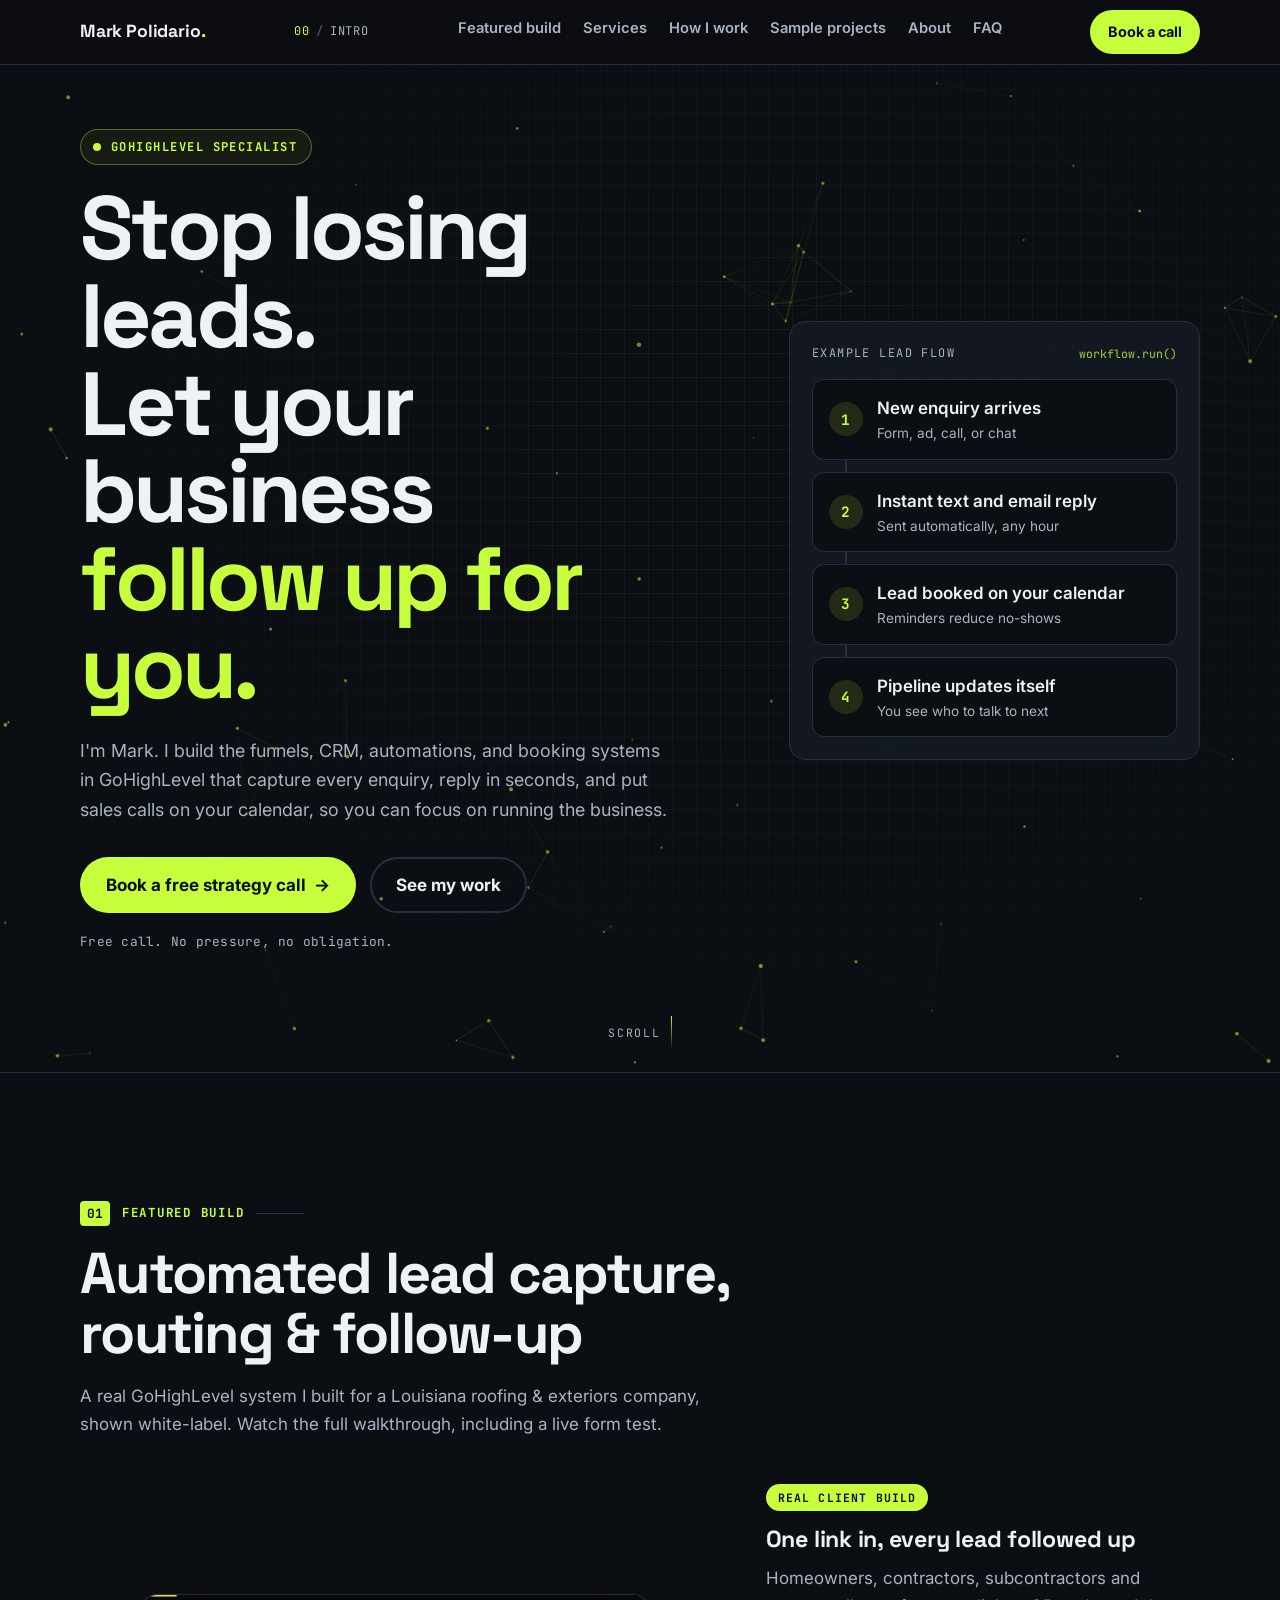
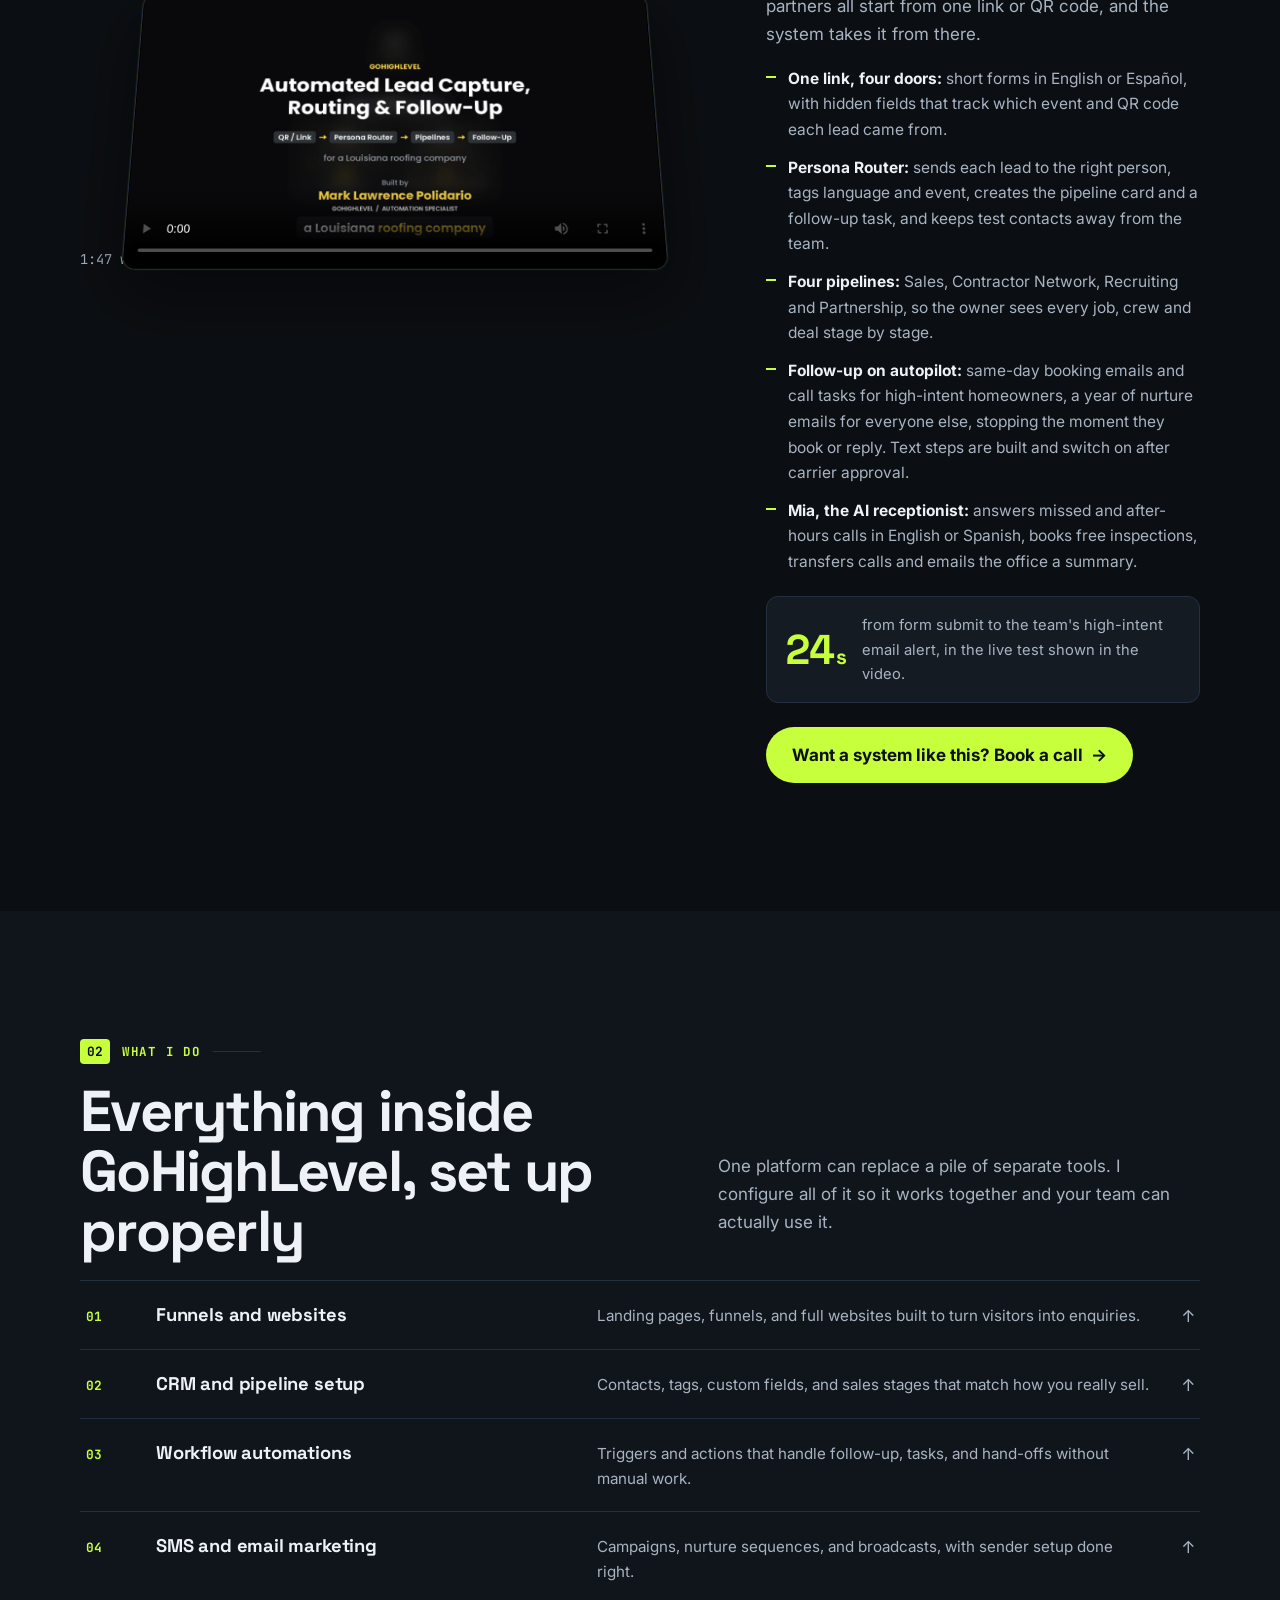
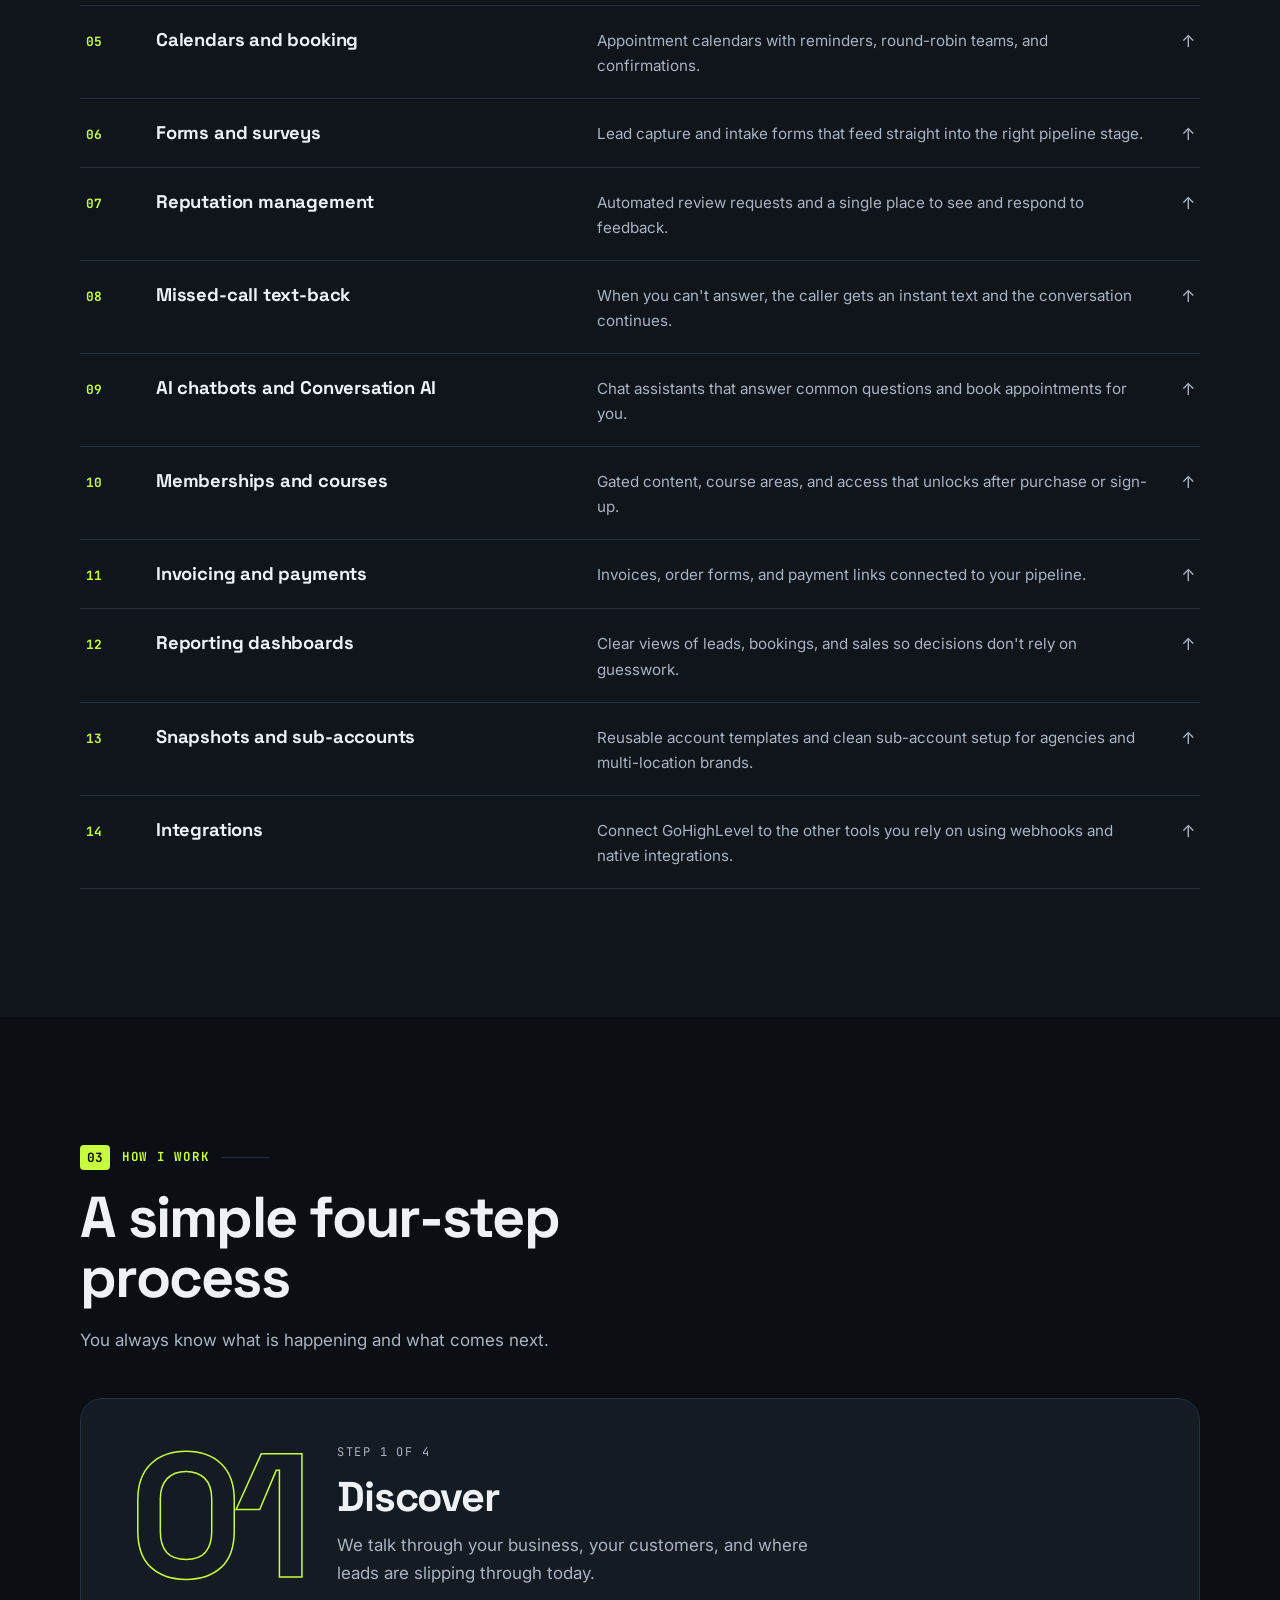
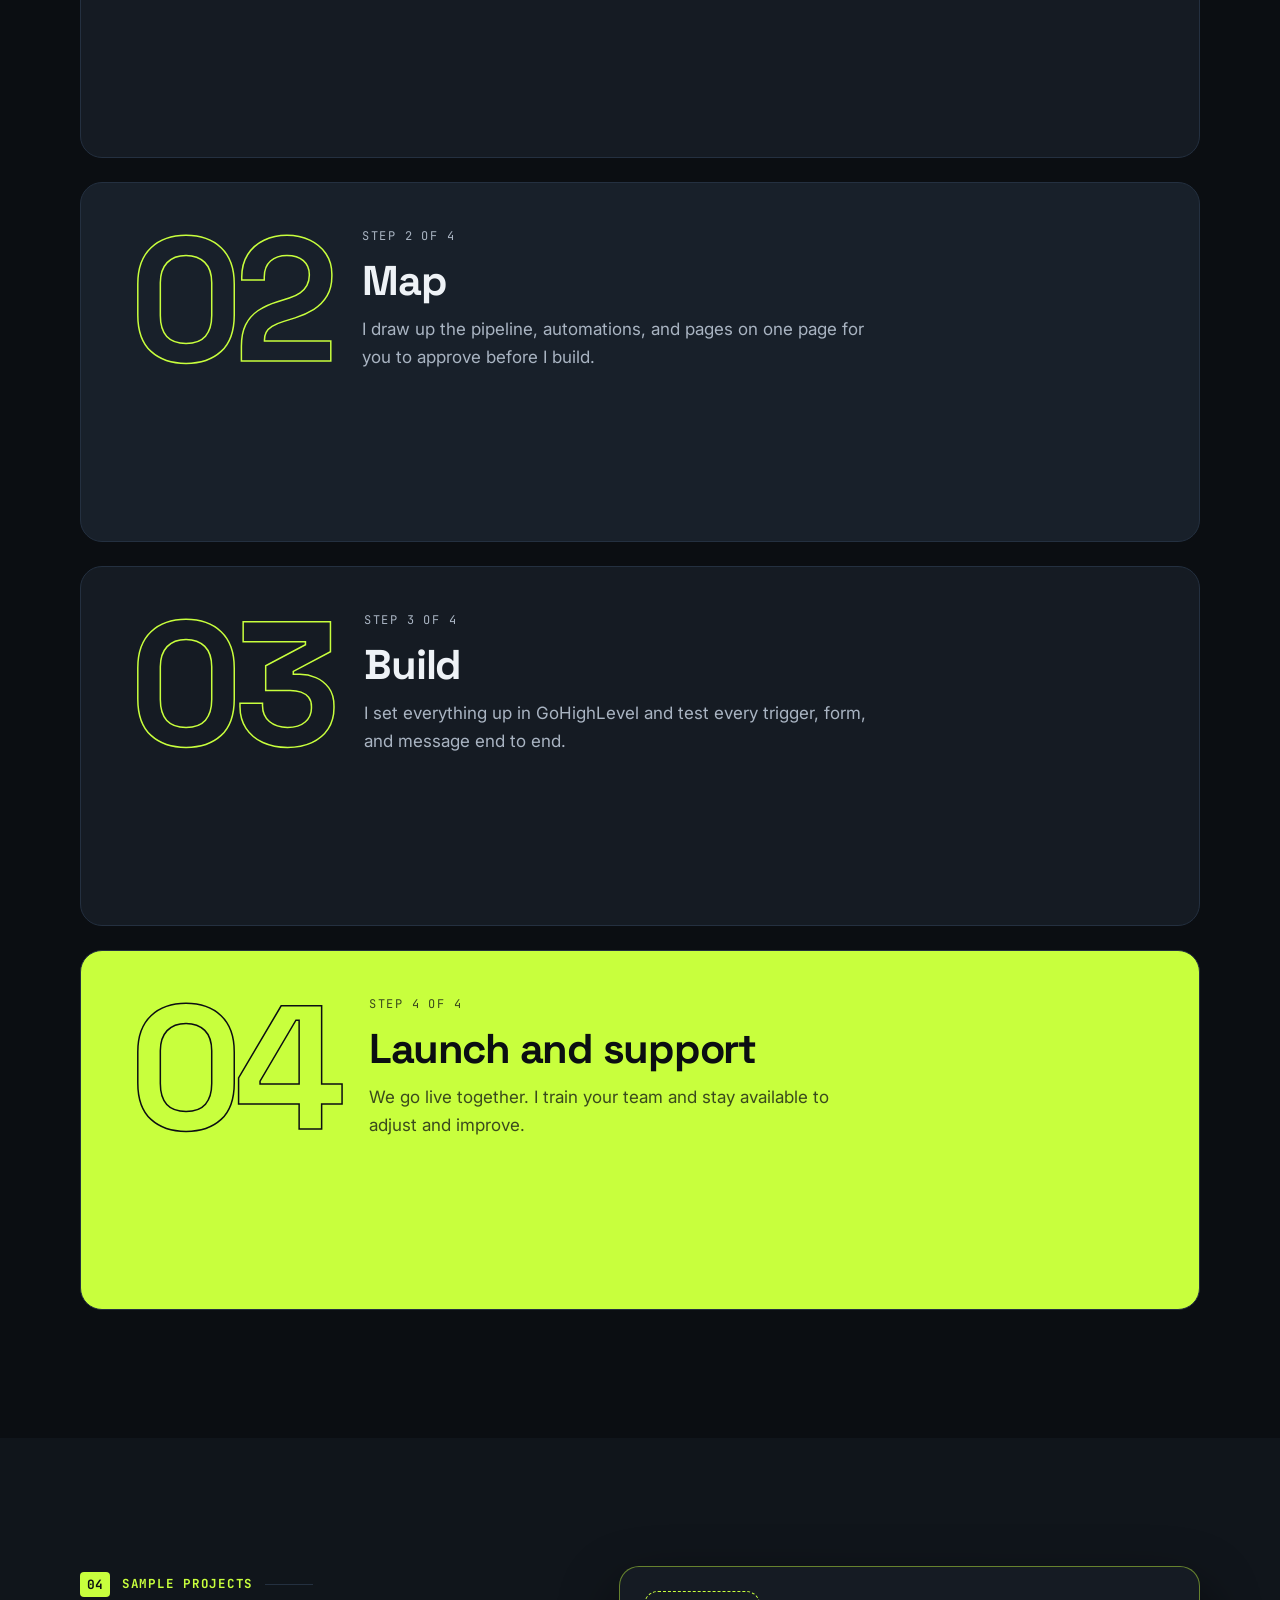
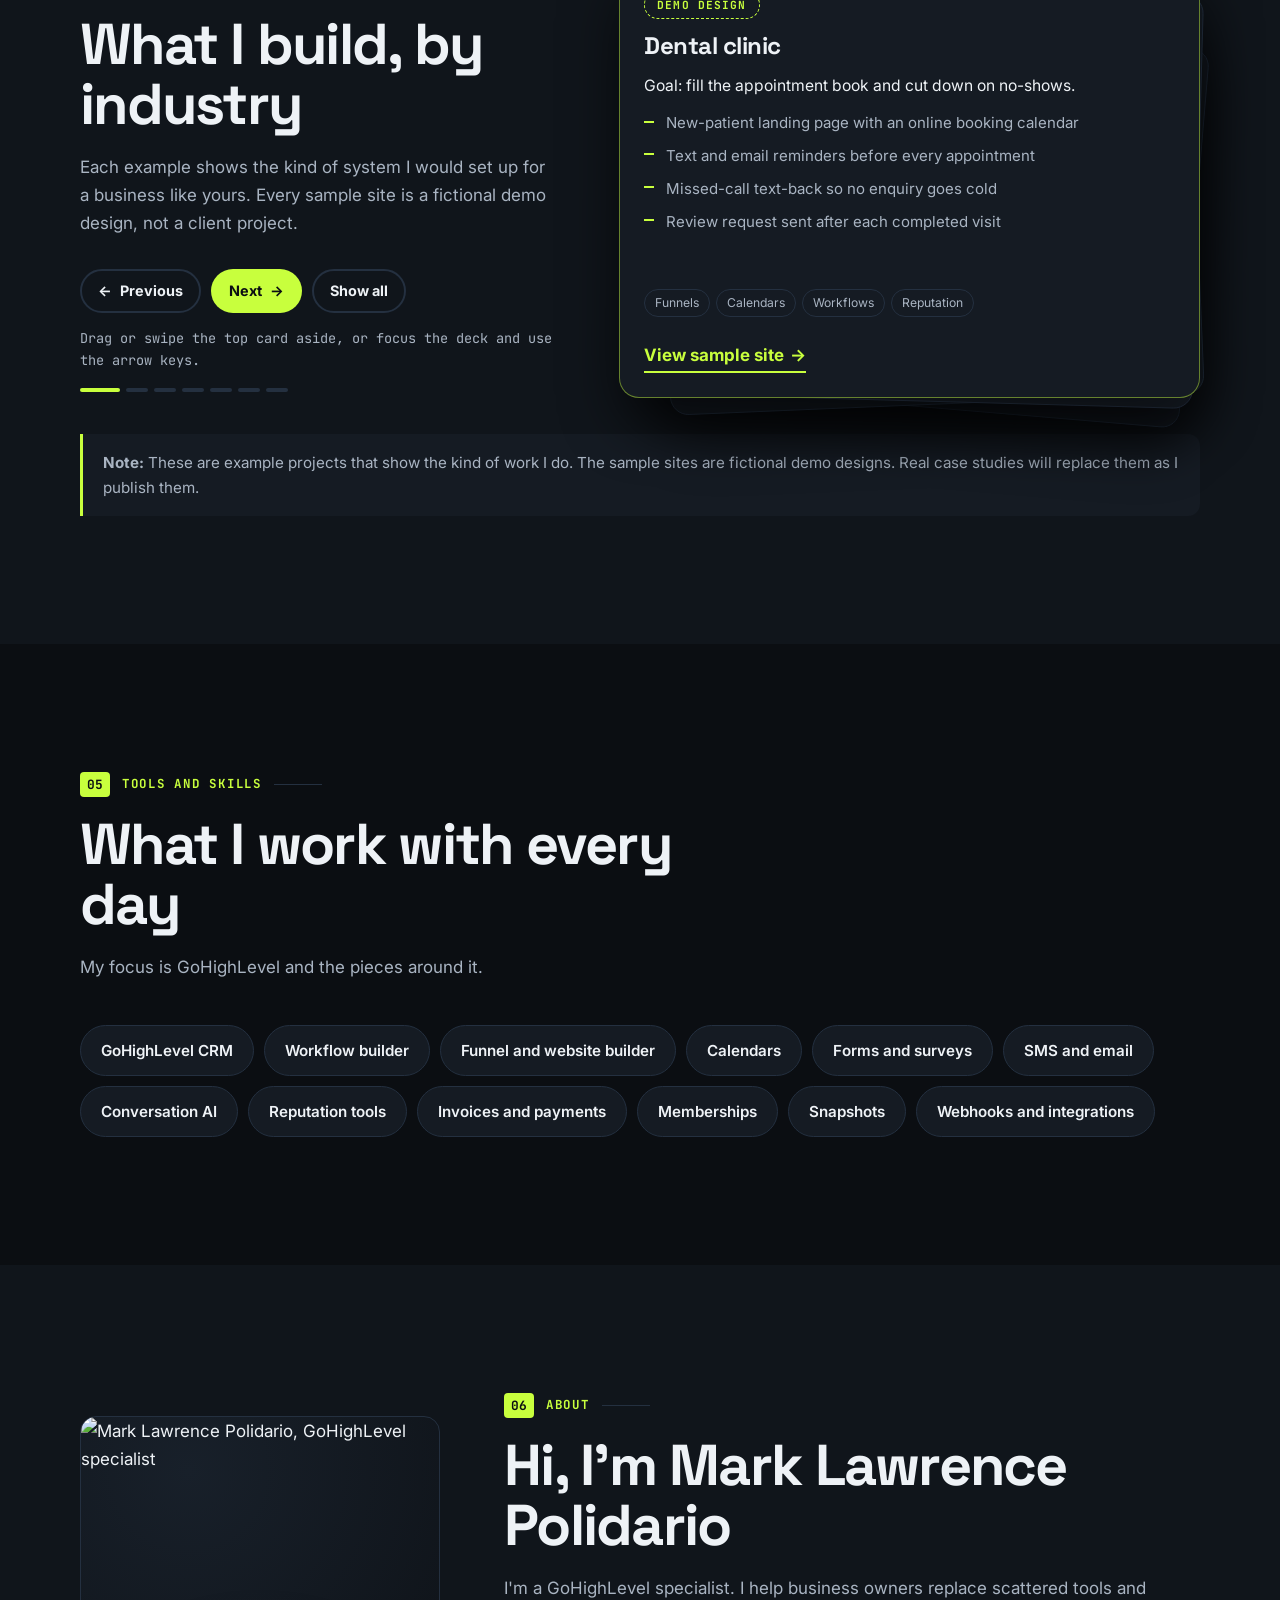
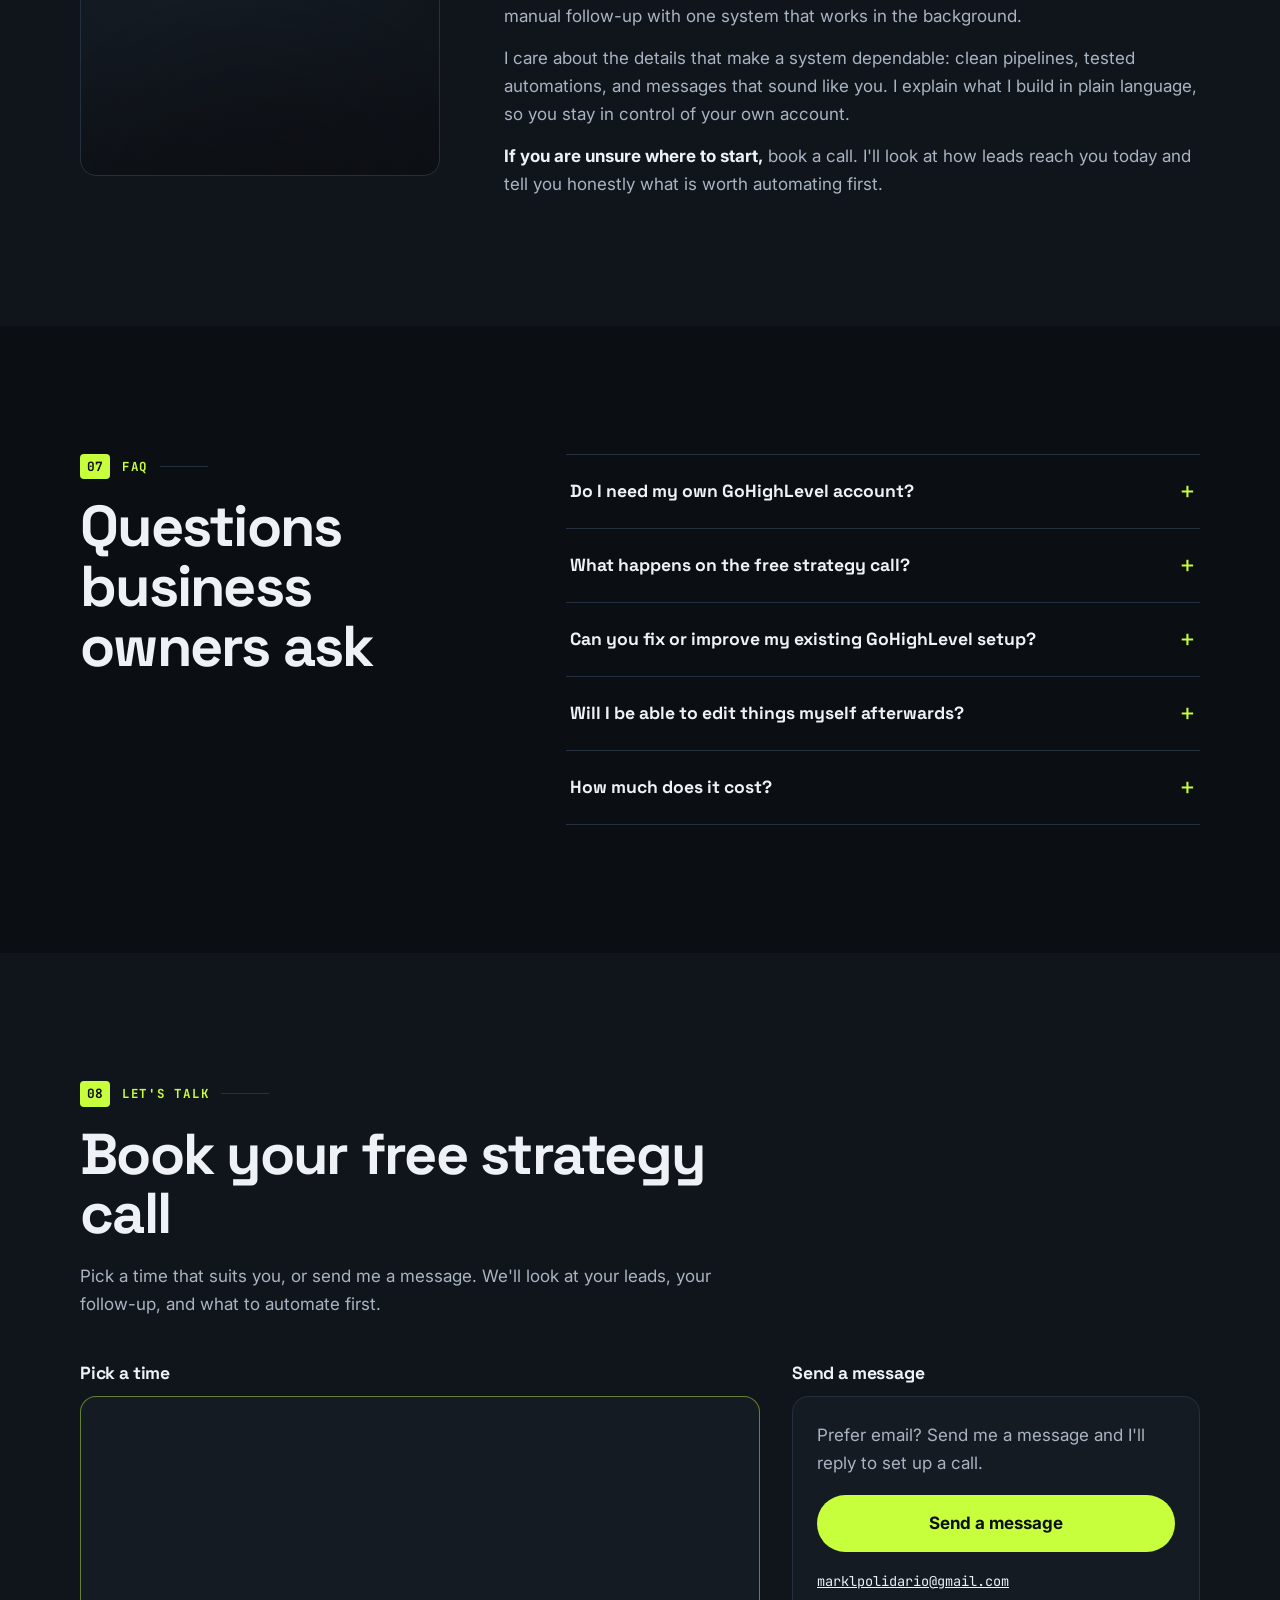
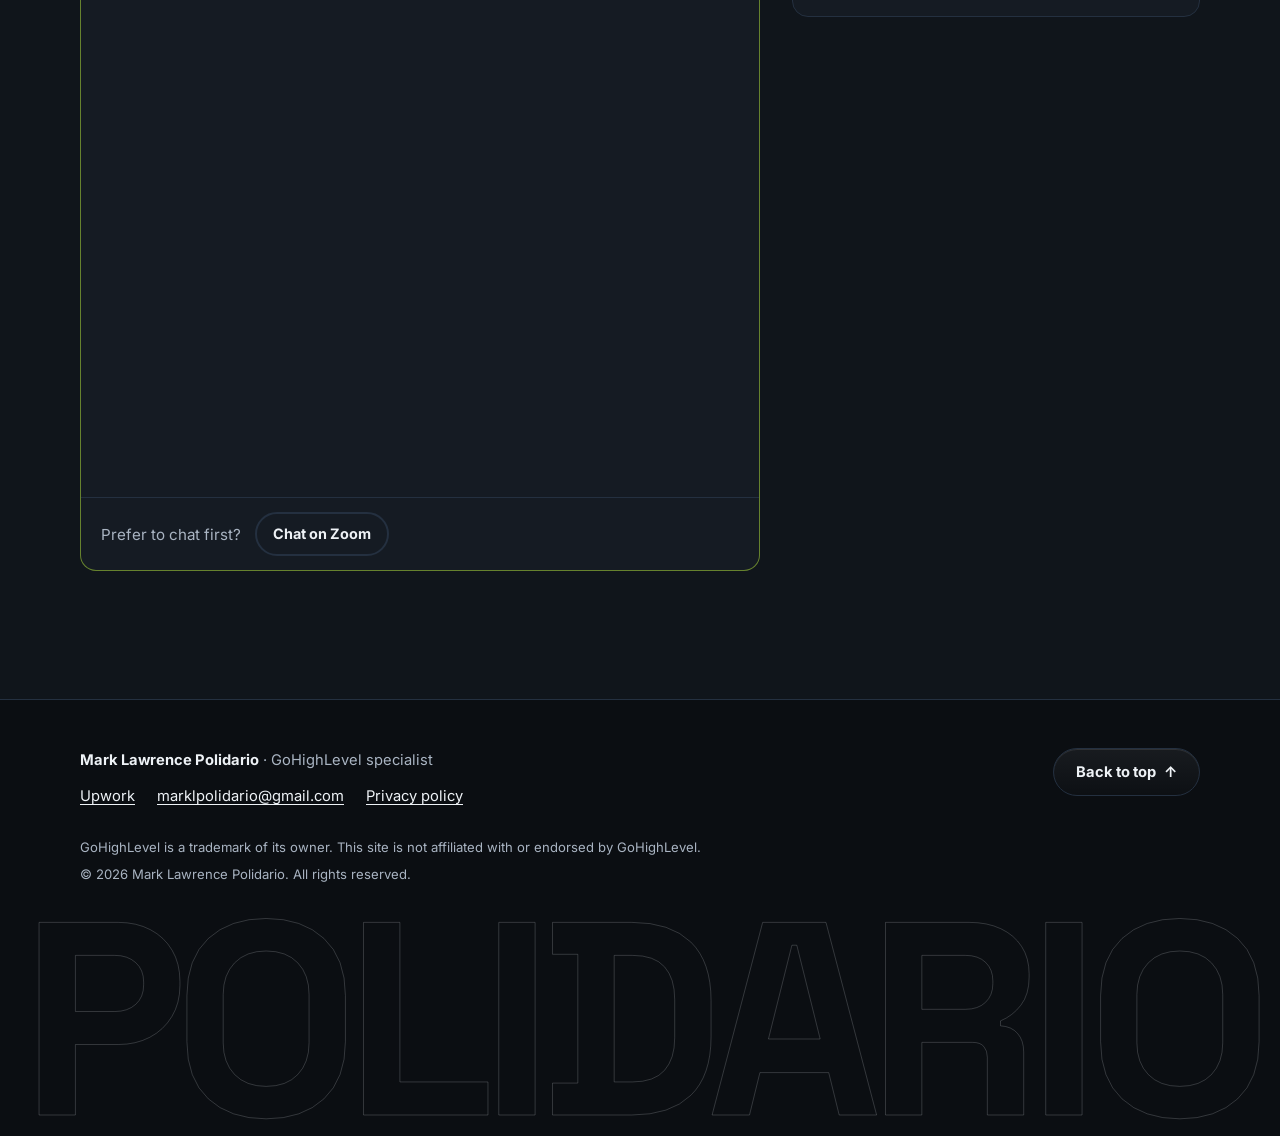
==== previews/portfolio-v2/index.html @ 7f92b6f2 "Add interactive portfolio v2 preview" ====
<!DOCTYPE html>
<html lang="en" class="no-js">
<head>
<meta charset="utf-8">
<meta name="viewport" content="width=device-width, initial-scale=1">
<title>Mark Lawrence Polidario | GoHighLevel Specialist for Business Owners</title>
<meta name="description" content="GoHighLevel (GHL) specialist who builds funnels, CRM pipelines, automations, and booking systems so business owners capture more leads and follow up automatically. Book a free strategy call.">
<meta name="robots" content="noindex, nofollow">
<meta name="theme-color" content="#0b0e12">
<meta property="og:type" content="website">
<meta property="og:title" content="Mark Lawrence Polidario | GoHighLevel Specialist">
<meta property="og:description" content="Funnels, CRM, automations and booking systems built in GoHighLevel.">
<meta property="og:image" content="https://russelp0928-star.github.io/ghl-portfolio/media/ghl-automation-showcase-poster.jpg">
<meta name="twitter:card" content="summary_large_image">
<!-- PREVIEW ONLY (previews/portfolio-v2/). When promoted to the site root, change every "../../" path to "" and drop the robots meta. -->
<script>
  /* Runs before paint: turn on JS styles, and motion styles only when the visitor allows motion. */
  (function (d) {
    var h = d.documentElement; h.classList.remove('no-js'); h.classList.add('js');
    var rm = window.matchMedia && window.matchMedia('(prefers-reduced-motion: reduce)').matches;
    if (!rm) h.classList.add('motion');
    try { if (!rm && !sessionStorage.getItem('mp-loaded')) h.classList.add('preload'); } catch (e) {}
  })(document);
</script>
<link rel="preconnect" href="https://fonts.googleapis.com">
<link rel="preconnect" href="https://fonts.gstatic.com" crossorigin>
<link rel="stylesheet" href="https://fonts.googleapis.com/css2?family=Inter:wght@400;500;600;700&family=JetBrains+Mono:wght@500;700&family=Space+Grotesk:wght@500;600;700&display=swap">
<link rel="stylesheet" href="style.css">
</head>
<body>
<a class="skip" href="#main">Skip to content</a>

<!-- Preloader: first visit per session only, motion allowed only, ~1.2s, click or any key skips. -->
<div class="loader" id="loader" aria-hidden="true">
  <div class="loader-inner">
    <span class="loader-label">Building your system</span>
    <span class="loader-count"><span id="loader-num">0</span><span class="loader-pct">%</span></span>
  </div>
</div>

<!-- Decorative cursor ring (fine pointers only, native cursor stays visible). -->
<div class="cursor" id="cursor" aria-hidden="true"></div>

<div class="mp" id="top">

  <!-- ============================ NAV ============================ -->
  <header class="nav" id="site-nav">
    <div class="wrap nav-row">
      <a class="brand" href="#top" aria-label="Mark Lawrence Polidario, back to top">Mark Polidario<span>.</span></a>
      <p class="nav-index" aria-hidden="true"><span id="nav-num">00</span><span class="nav-sep">/</span><span id="nav-name">Intro</span></p>
      <nav aria-label="Main">
        <ul class="nav-links" id="nav-links">
          <li><a href="#featured" data-text="Featured build"><span>Featured build</span></a></li>
          <li><a href="#services" data-text="Services"><span>Services</span></a></li>
          <li><a href="#process" data-text="How I work"><span>How I work</span></a></li>
          <li><a href="#work" data-text="Sample projects"><span>Sample projects</span></a></li>
          <li><a href="#about" data-text="About"><span>About</span></a></li>
          <li><a href="#faq" data-text="FAQ"><span>FAQ</span></a></li>
        </ul>
      </nav>
      <div class="nav-right">
        <a class="btn btn-primary btn-sm" href="#book" data-cursor>Book a call</a>
        <button class="menu-btn" id="menu-btn" type="button" aria-expanded="false" aria-controls="nav-links">Menu</button>
      </div>
    </div>
  </header>

  <main id="main">

  <!-- ============================ HERO ============================ -->
  <section class="hero" aria-labelledby="hero-title" data-index="00" data-name="Intro">
    <canvas class="hero-field" id="hero-field" aria-hidden="true"></canvas>
    <div class="hero-grid" aria-hidden="true"></div>
    <div class="wrap hero-row">
      <div class="hero-copy">
        <span class="spark-pill"><span class="spark-dot" aria-hidden="true"></span>GoHighLevel specialist</span>
        <h1 id="hero-title" class="hero-title">
          <span class="hl">Stop losing leads.</span>
          <span class="hl">Let your business</span>
          <span class="hl hl-accent" data-dance>follow up for you.</span>
        </h1>
        <p class="sub" data-reveal>I'm Mark. I build the funnels, CRM, automations, and booking systems in GoHighLevel that capture every enquiry, reply in seconds, and put sales calls on your calendar, so you can focus on running the business.</p>
        <div class="cta-row" data-reveal>
          <a class="btn btn-primary" href="#book" data-cursor>Book a free strategy call <span class="arr" aria-hidden="true">&rarr;</span></a>
          <a class="btn btn-ghost" href="#work" data-cursor>See my work</a>
        </div>
        <p class="note" data-reveal>Free call. No pressure, no obligation.</p>
      </div>

      <!-- Decorative illustration: how a lead moves through a system I build -->
      <div class="flow" aria-label="Example of an automated lead flow" data-reveal>
        <div class="flow-head">
          <p class="flow-title">Example lead flow</p>
          <span class="flow-live" aria-hidden="true">workflow.run()</span>
        </div>
        <ol class="flow-list">
          <li><b>1</b><span>New enquiry arrives<small>Form, ad, call, or chat</small></span></li>
          <li><b>2</b><span>Instant text and email reply<small>Sent automatically, any hour</small></span></li>
          <li><b>3</b><span>Lead booked on your calendar<small>Reminders reduce no-shows</small></span></li>
          <li><b>4</b><span>Pipeline updates itself<small>You see who to talk to next</small></span></li>
        </ol>
        <span class="flow-rail" aria-hidden="true"><span class="flow-pulse"></span></span>
      </div>
    </div>
    <a class="scroll-cue" href="#featured" aria-label="Scroll to the featured build"><span>Scroll</span><i aria-hidden="true"></i></a>
  </section>

  <!-- ============================ FEATURED BUILD (real work, white-label) ============================
       Real GoHighLevel build, shown white-label: the client's name, people, domain and contact
       details are blurred in the video. Never name the client on this page.
  ======================================================================= -->
  <section id="featured" class="section featured" aria-labelledby="featured-title" data-index="01" data-name="Featured build">
    <div class="wrap">
      <div class="sec-head">
        <span class="sec-num" aria-hidden="true">01</span>
        <span class="eyebrow">Featured build</span>
      </div>
      <h2 id="featured-title" data-lines>Automated lead capture, routing &amp; follow-up</h2>
      <p class="lead" data-reveal>A real GoHighLevel system I built for a Louisiana roofing &amp; exteriors company, shown white-label. Watch the full walkthrough, including a live form test.</p>

      <div class="feat">
        <figure class="feat-fig">
          <div class="video-stage" id="video-stage">
            <div class="video-frame">
              <video controls playsinline preload="metadata"
                     poster="../../media/ghl-automation-showcase-poster.jpg"
                     aria-label="Video walkthrough: automated lead capture, routing and follow-up built in GoHighLevel"
                     aria-describedby="featured-caption">
                <source src="../../media/ghl-automation-showcase.mp4" type="video/mp4">
                Your browser can't play this video. <a href="../../media/ghl-automation-showcase.mp4">Download the walkthrough (MP4)</a>.
              </video>
            </div>
          </div>
          <figcaption id="featured-caption">1:47 walkthrough with narration. Client details are blurred.</figcaption>
        </figure>

        <div class="feat-copy">
          <span class="feat-badge">Real client build</span>
          <h3>One link in, every lead followed up</h3>
          <p>Homeowners, contractors, subcontractors and partners all start from one link or QR code, and the system takes it from there.</p>
          <ul class="feat-list">
            <li data-reveal><strong>One link, four doors:</strong> short forms in English or Español, with hidden fields that track which event and QR code each lead came from.</li>
            <li data-reveal><strong>Persona Router:</strong> sends each lead to the right person, tags language and event, creates the pipeline card and a follow-up task, and keeps test contacts away from the team.</li>
            <li data-reveal><strong>Four pipelines:</strong> Sales, Contractor Network, Recruiting and Partnership, so the owner sees every job, crew and deal stage by stage.</li>
            <li data-reveal><strong>Follow-up on autopilot:</strong> same-day booking emails and call tasks for high-intent homeowners, a year of nurture emails for everyone else, stopping the moment they book or reply. Text steps are built and switch on after carrier approval.</li>
            <li data-reveal><strong>Mia, the AI receptionist:</strong> answers missed and after-hours calls in English or Spanish, books free inspections, transfers calls and emails the office a summary.</li>
          </ul>
          <div class="feat-stat" data-reveal>
            <b class="stopwatch"><span data-count-to="24">24</span><small>s</small></b>
            <span>from form submit to the team's high-intent email alert, in the live test shown in the video.</span>
          </div>
          <a class="btn btn-primary" href="#book" data-cursor>Want a system like this? Book a call <span class="arr" aria-hidden="true">&rarr;</span></a>
        </div>
      </div>
    </div>
  </section>

  <!-- ============================ SERVICES ============================ -->
  <section id="services" class="section alt" aria-labelledby="services-title" data-index="02" data-name="Services">
    <div class="wrap">
      <div class="sec-head">
        <span class="sec-num" aria-hidden="true">02</span>
        <span class="eyebrow">What I do</span>
      </div>
      <div class="split-head">
        <h2 id="services-title" data-lines>Everything inside GoHighLevel, set up properly</h2>
        <p class="lead" data-reveal>One platform can replace a pile of separate tools. I configure all of it so it works together and your team can actually use it.</p>
      </div>

      <ol class="index-list">
        <li data-reveal><span class="ix">01</span><h3>Funnels and websites</h3><p>Landing pages, funnels, and full websites built to turn visitors into enquiries.</p><i aria-hidden="true">&#8599;</i></li>
        <li data-reveal><span class="ix">02</span><h3>CRM and pipeline setup</h3><p>Contacts, tags, custom fields, and sales stages that match how you really sell.</p><i aria-hidden="true">&#8599;</i></li>
        <li data-reveal><span class="ix">03</span><h3>Workflow automations</h3><p>Triggers and actions that handle follow-up, tasks, and hand-offs without manual work.</p><i aria-hidden="true">&#8599;</i></li>
        <li data-reveal><span class="ix">04</span><h3>SMS and email marketing</h3><p>Campaigns, nurture sequences, and broadcasts, with sender setup done right.</p><i aria-hidden="true">&#8599;</i></li>
        <li data-reveal><span class="ix">05</span><h3>Calendars and booking</h3><p>Appointment calendars with reminders, round-robin teams, and confirmations.</p><i aria-hidden="true">&#8599;</i></li>
        <li data-reveal><span class="ix">06</span><h3>Forms and surveys</h3><p>Lead capture and intake forms that feed straight into the right pipeline stage.</p><i aria-hidden="true">&#8599;</i></li>
        <li data-reveal><span class="ix">07</span><h3>Reputation management</h3><p>Automated review requests and a single place to see and respond to feedback.</p><i aria-hidden="true">&#8599;</i></li>
        <li data-reveal><span class="ix">08</span><h3>Missed-call text-back</h3><p>When you can't answer, the caller gets an instant text and the conversation continues.</p><i aria-hidden="true">&#8599;</i></li>
        <li data-reveal><span class="ix">09</span><h3>AI chatbots and Conversation AI</h3><p>Chat assistants that answer common questions and book appointments for you.</p><i aria-hidden="true">&#8599;</i></li>
        <li data-reveal><span class="ix">10</span><h3>Memberships and courses</h3><p>Gated content, course areas, and access that unlocks after purchase or sign-up.</p><i aria-hidden="true">&#8599;</i></li>
        <li data-reveal><span class="ix">11</span><h3>Invoicing and payments</h3><p>Invoices, order forms, and payment links connected to your pipeline.</p><i aria-hidden="true">&#8599;</i></li>
        <li data-reveal><span class="ix">12</span><h3>Reporting dashboards</h3><p>Clear views of leads, bookings, and sales so decisions don't rely on guesswork.</p><i aria-hidden="true">&#8599;</i></li>
        <li data-reveal><span class="ix">13</span><h3>Snapshots and sub-accounts</h3><p>Reusable account templates and clean sub-account setup for agencies and multi-location brands.</p><i aria-hidden="true">&#8599;</i></li>
        <li data-reveal><span class="ix">14</span><h3>Integrations</h3><p>Connect GoHighLevel to the other tools you rely on using webhooks and native integrations.</p><i aria-hidden="true">&#8599;</i></li>
      </ol>
    </div>
  </section>

  <!-- ============================ PROCESS (stacked story panels) ============================ -->
  <section id="process" class="section" aria-labelledby="process-title" data-index="03" data-name="How I work">
    <div class="wrap">
      <div class="sec-head">
        <span class="sec-num" aria-hidden="true">03</span>
        <span class="eyebrow">How I work</span>
      </div>
      <h2 id="process-title" data-lines>A simple four-step process</h2>
      <p class="lead" data-reveal>You always know what is happening and what comes next.</p>

      <ol class="stack" id="stack">
        <li class="panel"><span class="panel-num" aria-hidden="true">01</span><div class="panel-body"><span class="panel-step">Step 1 of 4</span><h3>Discover</h3><p>We talk through your business, your customers, and where leads are slipping through today.</p></div></li>
        <li class="panel"><span class="panel-num" aria-hidden="true">02</span><div class="panel-body"><span class="panel-step">Step 2 of 4</span><h3>Map</h3><p>I draw up the pipeline, automations, and pages on one page for you to approve before I build.</p></div></li>
        <li class="panel"><span class="panel-num" aria-hidden="true">03</span><div class="panel-body"><span class="panel-step">Step 3 of 4</span><h3>Build</h3><p>I set everything up in GoHighLevel and test every trigger, form, and message end to end.</p></div></li>
        <li class="panel"><span class="panel-num" aria-hidden="true">04</span><div class="panel-body"><span class="panel-step">Step 4 of 4</span><h3>Launch and support</h3><p>We go live together. I train your team and stay available to adjust and improve.</p></div></li>
      </ol>
    </div>
  </section>

  <!-- ============================ SAMPLE PROJECTS (throwable deck) ============================
       These are FICTIONAL demo designs, not client work. Keep the "Demo design" badges and the note.
       Links point at samples/<slug>/ at the repo root.
  ======================================================================= -->
  <section id="work" class="section alt" aria-labelledby="work-title" data-index="04" data-name="Sample projects">
    <div class="wrap work-row">
      <div class="work-intro">
        <div class="sec-head">
          <span class="sec-num" aria-hidden="true">04</span>
          <span class="eyebrow">Sample projects</span>
        </div>
        <h2 id="work-title" data-lines>What I build, by industry</h2>
        <p class="lead" data-reveal>Each example shows the kind of system I would set up for a business like yours. Every sample site is a fictional demo design, not a client project.</p>
        <div class="deck-controls" id="deck-controls" hidden>
          <button type="button" class="btn btn-ghost btn-sm" id="deck-prev" data-cursor><span aria-hidden="true">&larr;</span> Previous</button>
          <button type="button" class="btn btn-primary btn-sm" id="deck-next" data-cursor>Next <span aria-hidden="true">&rarr;</span></button>
          <button type="button" class="btn btn-ghost btn-sm" id="deck-toggle" aria-pressed="false" data-cursor>Show all</button>
        </div>
        <p class="deck-hint" id="deck-hint" hidden>Drag or swipe the top card aside, or focus the deck and use the arrow keys.</p>
        <div class="deck-dots" id="deck-dots" aria-hidden="true" hidden></div>
      </div>

      <div class="deck-wrap">
        <div class="deck" id="deck" aria-label="Sample projects">
          <article class="pcard">
            <span class="badge">Demo design</span>
            <h3>Dental clinic</h3>
            <p class="goal">Goal: fill the appointment book and cut down on no-shows.</p>
            <ul>
              <li>New-patient landing page with an online booking calendar</li>
              <li>Text and email reminders before every appointment</li>
              <li>Missed-call text-back so no enquiry goes cold</li>
              <li>Review request sent after each completed visit</li>
            </ul>
            <div class="tags"><span>Funnels</span><span>Calendars</span><span>Workflows</span><span>Reputation</span></div>
            <a class="sample-link" href="../../samples/dental/index.html" aria-label="View sample site: dental clinic (fictional demo)">View sample site <span aria-hidden="true">&rarr;</span></a>
          </article>
          <article class="pcard">
            <span class="badge">Demo design</span>
            <h3>Real estate agent</h3>
            <p class="goal">Goal: respond to every buyer and seller lead first.</p>
            <ul>
              <li>Lead capture pages for home valuations and listings</li>
              <li>Pipeline with stages from new lead to closed</li>
              <li>Instant reply and drip follow-up by SMS and email</li>
              <li>Showing booking calendar with reminders</li>
            </ul>
            <div class="tags"><span>CRM</span><span>Pipelines</span><span>SMS and email</span><span>Forms</span></div>
            <a class="sample-link" href="../../samples/real-estate/index.html" aria-label="View sample site: real estate agent (fictional demo)">View sample site <span aria-hidden="true">&rarr;</span></a>
          </article>
          <article class="pcard">
            <span class="badge">Demo design</span>
            <h3>Fitness coach</h3>
            <p class="goal">Goal: turn social followers into booked consultations.</p>
            <ul>
              <li>Challenge or free-trial funnel with an application form</li>
              <li>Nurture sequence that warms up new sign-ups</li>
              <li>Consultation calendar and payment link for packages</li>
              <li>Member check-in messages and renewal reminders</li>
            </ul>
            <div class="tags"><span>Funnels</span><span>Payments</span><span>Memberships</span><span>Email</span></div>
            <a class="sample-link" href="../../samples/fitness/index.html" aria-label="View sample site: fitness coach (fictional demo)">View sample site <span aria-hidden="true">&rarr;</span></a>
          </article>
          <article class="pcard">
            <span class="badge">Demo design</span>
            <h3>Home services (HVAC)</h3>
            <p class="goal">Goal: capture urgent calls and book jobs around the clock.</p>
            <ul>
              <li>Missed-call text-back that starts a booking conversation</li>
              <li>Conversation AI to answer common questions after hours</li>
              <li>Quote-to-invoice flow with payment collection</li>
              <li>Review request once a job is marked complete</li>
            </ul>
            <div class="tags"><span>Missed-call text-back</span><span>Conversation AI</span><span>Invoicing</span><span>Reviews</span></div>
            <a class="sample-link" href="../../samples/hvac/index.html" aria-label="View sample site: HVAC company (fictional demo)">View sample site <span aria-hidden="true">&rarr;</span></a>
          </article>
          <article class="pcard">
            <span class="badge">Demo design</span>
            <h3>Coaching or consulting</h3>
            <p class="goal">Goal: qualify prospects before they reach your calendar.</p>
            <ul>
              <li>Application survey that scores and routes leads</li>
              <li>Discovery call calendar with automated prep emails</li>
              <li>Proposal follow-up sequence in the pipeline</li>
              <li>Client onboarding workflow and course area</li>
            </ul>
            <div class="tags"><span>Surveys</span><span>Calendars</span><span>Workflows</span><span>Courses</span></div>
            <a class="sample-link" href="../../samples/coaching/index.html" aria-label="View sample site: coaching practice (fictional demo)">View sample site <span aria-hidden="true">&rarr;</span></a>
          </article>
          <article class="pcard">
            <span class="badge">Demo design</span>
            <h3>E-commerce store</h3>
            <p class="goal">Goal: bring first-time buyers back for a second purchase.</p>
            <ul>
              <li>Abandoned-cart and post-purchase email and SMS flows</li>
              <li>Customer segments built with tags and custom fields</li>
              <li>Review and referral requests after delivery</li>
              <li>Reporting dashboard for leads and orders</li>
            </ul>
            <div class="tags"><span>Email and SMS</span><span>Integrations</span><span>Segments</span><span>Reporting</span></div>
            <a class="sample-link" href="../../samples/ecommerce/index.html" aria-label="View sample site: e-commerce store (fictional demo)">View sample site <span aria-hidden="true">&rarr;</span></a>
          </article>
          <article class="pcard">
            <span class="badge">Demo design</span>
            <h3>Combat sports promotion</h3>
            <p class="goal">Goal: run an events platform that can grow one show at a time.</p>
            <ul>
              <li>Events platform with reusable event pages</li>
              <li>Featured card, schedule, and a bracket layout</li>
              <li>Sponsor enquiries with partnership tiers</li>
              <li>Fighter registration held until applications open</li>
            </ul>
            <div class="tags"><span>Events</span><span>Pages</span><span>Forms</span><span>Funnels</span></div>
            <a class="sample-link" href="../../samples/combat-sports/index.html" aria-label="View sample site: combat sports promotion (fictional demo)">View sample site <span aria-hidden="true">&rarr;</span></a>
          </article>
        </div>
        <p class="sr-only" id="deck-status" aria-live="polite"></p>
      </div>
    </div>
    <div class="wrap">
      <p class="proj-note" data-reveal><strong>Note:</strong> These are example projects that show the kind of work I do. The sample sites are fictional demo designs. Real case studies will replace them as I publish them.</p>
    </div>
  </section>

  <!-- ============================ TOOLS ============================ -->
  <section id="tools" class="section" aria-labelledby="tools-title" data-index="05" data-name="Tools">
    <div class="wrap">
      <div class="sec-head">
        <span class="sec-num" aria-hidden="true">05</span>
        <span class="eyebrow">Tools and skills</span>
      </div>
      <h2 id="tools-title" data-lines>What I work with every day</h2>
      <p class="lead" data-reveal>My focus is GoHighLevel and the pieces around it.</p>
      <ul class="tools" id="tools-list">
        <li data-cursor>GoHighLevel CRM</li>
        <li data-cursor>Workflow builder</li>
        <li data-cursor>Funnel and website builder</li>
        <li data-cursor>Calendars</li>
        <li data-cursor>Forms and surveys</li>
        <li data-cursor>SMS and email</li>
        <li data-cursor>Conversation AI</li>
        <li data-cursor>Reputation tools</li>
        <li data-cursor>Invoices and payments</li>
        <li data-cursor>Memberships</li>
        <li data-cursor>Snapshots</li>
        <li data-cursor>Webhooks and integrations</li>
      </ul>
    </div>
  </section>

  <!-- ============================ ABOUT ============================ -->
  <section id="about" class="section alt" aria-labelledby="about-title" data-index="06" data-name="About">
    <div class="wrap about">
      <figure class="liquid" id="liquid">
        <svg class="liquid-svg" aria-hidden="true" focusable="false" width="0" height="0">
          <filter id="liquid-filter" x="-10%" y="-10%" width="120%" height="120%">
            <feTurbulence type="fractalNoise" baseFrequency="0.009" numOctaves="2" result="noise"></feTurbulence>
            <feDisplacementMap in="SourceGraphic" in2="noise" scale="1"></feDisplacementMap>
          </filter>
        </svg>
        <img class="photo" src="../../images/mark-polidario.jpg" alt="Mark Lawrence Polidario, GoHighLevel specialist" width="640" height="640" loading="lazy">
        <span class="liquid-veil" aria-hidden="true"></span>
        <span class="liquid-sweep" aria-hidden="true"></span>
      </figure>
      <div>
        <div class="sec-head">
          <span class="sec-num" aria-hidden="true">06</span>
          <span class="eyebrow">About</span>
        </div>
        <h2 id="about-title" data-lines>Hi, I'm Mark Lawrence Polidario</h2>
        <p data-reveal>I'm a GoHighLevel specialist. I help business owners replace scattered tools and manual follow-up with one system that works in the background.</p>
        <p data-reveal>I care about the details that make a system dependable: clean pipelines, tested automations, and messages that sound like you. I explain what I build in plain language, so you stay in control of your own account.</p>
        <p data-reveal><strong>If you are unsure where to start,</strong> book a call. I'll look at how leads reach you today and tell you honestly what is worth automating first.</p>
        <!-- TODO: add a sentence or two about your own background, only things that are true and that you can back up. -->
      </div>
    </div>
  </section>

  <!-- ============================ FAQ ============================ -->
  <section id="faq" class="section" aria-labelledby="faq-title" data-index="07" data-name="FAQ">
    <div class="wrap faq-row">
      <div>
        <div class="sec-head">
          <span class="sec-num" aria-hidden="true">07</span>
          <span class="eyebrow">FAQ</span>
        </div>
        <h2 id="faq-title" data-lines>Questions business owners ask</h2>
      </div>
      <div class="faq">
        <details>
          <summary>Do I need my own GoHighLevel account?</summary>
          <p>Yes, you'll need an account. If you don't have one yet, we can talk through the options on the strategy call, and I can set it up with you.</p>
        </details>
        <details>
          <summary>What happens on the free strategy call?</summary>
          <p>We talk about your business, how leads find you, and where follow-up breaks down. You leave with a clear idea of what I'd build and in what order.</p>
        </details>
        <details>
          <summary>Can you fix or improve my existing GoHighLevel setup?</summary>
          <p>Yes. I can audit what you have, clean up the pipelines and workflows, and fix automations that aren't firing as expected.</p>
        </details>
        <details>
          <summary>Will I be able to edit things myself afterwards?</summary>
          <p>Yes. I build with clear names and structure, and I walk you or your team through how it works. You can also keep me on for ongoing changes.</p>
        </details>
        <details>
          <summary>How much does it cost?</summary>
          <p>It depends on what you need. After the strategy call, I'll send a clear scope and quote before any work starts.</p>
          <!-- TODO: if you prefer to publish pricing, replace this answer with your real packages. -->
        </details>
      </div>
    </div>
  </section>

  <!-- ============================ BOOKING / CONTACT ============================
       No transforms or reveals on the Calendly box or its parents, so the iframe is never disturbed.
  ======================================================================= -->
  <section id="book" class="section alt" aria-labelledby="book-title" data-index="08" data-name="Book a call">
    <div class="wrap">
      <div class="sec-head">
        <span class="sec-num" aria-hidden="true">08</span>
        <span class="eyebrow">Let's talk</span>
      </div>
      <h2 id="book-title" data-lines>Book your free strategy call</h2>
      <p class="lead">Pick a time that suits you, or send me a message. We'll look at your leads, your follow-up, and what to automate first.</p>

      <div class="book">
        <div>
          <h3>Pick a time</h3>
          <div class="embed embed-calendly" id="calendar-embed">
            <!-- Calendly inline widget begin -->
            <div class="calendly-inline-widget" data-url="https://calendly.com/marklpolidario/30min?hide_gdpr_banner=1&amp;background_color=151b23&amp;text_color=eef2f6&amp;primary_color=c8ff3d" style="min-width:320px;height:700px;"></div>
            <script src="https://assets.calendly.com/assets/external/widget.js" async></script>
            <!-- Calendly inline widget end -->
            <noscript><p class="embed-fallback"><a class="btn btn-ghost btn-sm" href="https://calendly.com/marklpolidario/30min" target="_blank" rel="noopener">Open my booking page</a></p></noscript>
            <p class="embed-alt">Prefer to chat first? <a class="btn btn-ghost btn-sm" href="https://us05web.zoom.us/launch/chat?src=direct_chat_link&amp;email=marklpolidario@gmail.com" target="_blank" rel="noopener" aria-label="Chat on Zoom (opens in new tab)">Chat on Zoom</a></p>
          </div>
        </div>

        <div>
          <h3>Send a message</h3>
          <div class="contact-block">
            <p>Prefer email? Send me a message and I'll reply to set up a call.</p>
            <a class="btn btn-primary" href="mailto:marklpolidario@gmail.com?subject=GHL%20strategy%20call" data-cursor>Send a message</a>
            <p class="contact-mail"><a href="mailto:marklpolidario@gmail.com">marklpolidario@gmail.com</a></p>
          </div>
        </div>
      </div>
    </div>
  </section>

  </main>

  <!-- ============================ FOOTER ============================ -->
  <footer class="footer" id="footer">
    <div class="wrap foot-row">
      <div>
        <p class="foot-name"><strong>Mark Lawrence Polidario</strong> &middot; GoHighLevel specialist</p>
        <ul class="foot-links" aria-label="Footer links">
          <li><a href="https://www.upwork.com/freelancers/~01c9a9ebf0b37fbb18" target="_blank" rel="noopener" aria-label="Mark's Upwork profile (opens in new tab)">Upwork</a></li>
          <li><a href="mailto:marklpolidario@gmail.com">marklpolidario@gmail.com</a></li>
          <li><a href="../../privacy-policy/index.html">Privacy policy</a></li>
        </ul>
      </div>
      <a class="top-pill" href="#top" id="top-pill" data-cursor>Back to top <span aria-hidden="true">&uarr;</span></a>
    </div>
    <div class="wrap foot-fine">
      <p>GoHighLevel is a trademark of its owner. This site is not affiliated with or endorsed by GoHighLevel.</p>
      <p>&copy; <span id="year">2026</span> Mark Lawrence Polidario. All rights reserved.</p>
    </div>
    <div class="giant" aria-hidden="true">
      <span class="giant-outline">POLIDARIO</span>
      <span class="giant-fill" id="giant-fill">POLIDARIO</span>
    </div>
  </footer>

</div>
<script src="script.js" defer></script>
</body>
</html>
---- previews/portfolio-v2/style.css ----
/* =====================================================================
   Mark Polidario portfolio v2 (interactive preview)
   Plain CSS, mobile first. Motion-only states live under html.motion,
   so no-JS and reduced-motion visitors always get the finished page.
===================================================================== */
:root {
  --bg: #0b0e12;
  --bg-alt: #10151b;
  --card: #151b23;
  --line: #243040;
  --text: #eef2f6;
  --muted: #a9b4c2;
  --accent: #c8ff3d;
  --accent-ink: #0b0e12;
  --radius: 16px;
  --max: 1200px;
  --nav-h: 64px;
  --display: "Space Grotesk", system-ui, -apple-system, "Segoe UI", Roboto, Arial, sans-serif;
  --font: "Inter", system-ui, -apple-system, "Segoe UI", Roboto, Arial, sans-serif;
  --mono: "JetBrains Mono", ui-monospace, SFMono-Regular, Menlo, Consolas, monospace;
  --ease-expo: cubic-bezier(.16, 1, .3, 1);
}
*, *::before, *::after { box-sizing: border-box; }
html { scroll-behavior: smooth; scroll-padding-top: 76px; -webkit-text-size-adjust: 100%; }
body {
  margin: 0; background: var(--bg); color: var(--text);
  font-family: var(--font); font-size: 1.0625rem; line-height: 1.65;
  -webkit-font-smoothing: antialiased; overflow-x: hidden;
}
@supports (overflow: clip) { body { overflow-x: clip; } }
h1, h2, h3, p, ul, ol, figure { margin: 0; padding: 0; }
ul, ol { list-style: none; }
a { color: inherit; }
img, video, canvas { display: block; max-width: 100%; }
.sr-only { position: absolute !important; width: 1px; height: 1px; padding: 0; margin: -1px; overflow: hidden; clip: rect(0 0 0 0); white-space: nowrap; border: 0; }
.skip { position: absolute; left: 12px; top: -60px; z-index: 200; background: var(--accent); color: var(--accent-ink); padding: 10px 16px; border-radius: 10px; font-weight: 700; text-decoration: none; }
.skip:focus { top: 12px; }
:focus-visible { outline: 3px solid var(--accent); outline-offset: 3px; border-radius: 6px; }

.wrap { width: 100%; max-width: var(--max); margin: 0 auto; padding: 0 20px; }
.section { padding: 88px 0; position: relative; }
.alt { background: var(--bg-alt); }

/* Swiss-style section labels: mono number + rule + eyebrow */
.sec-head { display: flex; align-items: center; gap: 12px; margin-bottom: 18px; }
.sec-num { font-family: var(--mono); font-size: .8rem; font-weight: 700; color: var(--bg); background: var(--accent); padding: 2px 7px; border-radius: 4px; }
.sec-head::after { content: ""; flex: 0 0 48px; height: 1px; background: var(--line); order: 3; }
.eyebrow { font-family: var(--mono); color: var(--accent); font-size: .78rem; font-weight: 700; letter-spacing: .14em; text-transform: uppercase; order: 2; }
h2 { font-family: var(--display); font-weight: 700; font-size: clamp(2rem, 7vw, 3.6rem); line-height: 1.04; letter-spacing: -.03em; margin-bottom: 18px; max-width: 18ch; }
h3 { font-family: var(--display); font-size: 1.2rem; line-height: 1.25; margin-bottom: 8px; letter-spacing: -.01em; }
.lead { color: var(--muted); max-width: 60ch; margin-bottom: 44px; }

/* ---------------- Buttons ---------------- */
.btn {
  position: relative; display: inline-flex; align-items: center; justify-content: center; gap: 8px;
  min-height: 48px; padding: 12px 24px; border-radius: 999px; overflow: hidden; isolation: isolate;
  font: inherit; font-weight: 700; text-decoration: none; cursor: pointer; border: 2px solid transparent;
  transition: color .2s ease-out, border-color .2s ease-out, background-color .2s ease-out;
}
.btn-primary { background: var(--accent); color: var(--accent-ink); }
.btn-primary::before { /* fill sweep on hover */
  content: ""; position: absolute; inset: 0; z-index: -1; background: var(--text);
  transform: translateY(101%); transition: transform .35s var(--ease-expo);
}
.btn-primary:hover::before, .btn-primary:focus-visible::before { transform: none; }
.btn-ghost { border-color: var(--line); color: var(--text); background: transparent; }
.btn-ghost:hover { border-color: var(--accent); color: var(--accent); }
.btn .arr { display: inline-block; transition: transform .25s var(--ease-expo); }
.btn:hover .arr { transform: translateX(4px); }
.btn-sm { min-height: 40px; padding: 8px 16px; font-size: .9rem; white-space: nowrap; }
button.btn-sm[aria-pressed="true"] { border-color: var(--accent); color: var(--accent); }

/* ---------------- Nav ---------------- */
.nav {
  position: sticky; top: 0; z-index: 60; background: rgba(11,14,18,.82);
  backdrop-filter: blur(14px); -webkit-backdrop-filter: blur(14px); border-bottom: 1px solid var(--line);
  transition: transform .35s var(--ease-expo);
}
.nav.hide { transform: translateY(-100%); }
.nav-row { display: flex; align-items: center; justify-content: space-between; min-height: var(--nav-h); gap: 12px; }
.brand { white-space: nowrap; font-family: var(--display); font-weight: 700; font-size: 1.1rem; text-decoration: none; letter-spacing: -.01em; }
.brand span { color: var(--accent); }
.nav-index { display: none; font-family: var(--mono); font-size: .75rem; color: var(--muted); letter-spacing: .08em; text-transform: uppercase; }
.nav-index #nav-num { color: var(--accent); }
.nav-sep { margin: 0 6px; opacity: .5; }
.nav-links { display: none; gap: 22px; align-items: center; }
.nav-links a { position: relative; display: inline-block; overflow: hidden; text-decoration: none; color: var(--muted); font-size: .92rem; font-weight: 600; line-height: 1.4; vertical-align: top; }
.nav-links a > span { display: block; transition: transform .25s ease-out; }
.nav-links a::after { /* Swiss vertical slide: the accent copy slides in from below */
  content: attr(data-text); position: absolute; left: 0; top: 100%; color: var(--accent); transition: transform .25s ease-out;
}
.nav-links a:hover > span, .nav-links a:focus-visible > span { transform: translateY(-100%); }
.nav-links a:hover::after, .nav-links a:focus-visible::after { transform: translateY(-100%); }
.nav-right { display: flex; align-items: center; gap: 10px; }
.menu-btn { min-height: 40px; padding: 0 14px; background: transparent; color: var(--text); border: 1px solid var(--line); border-radius: 999px; font: inherit; font-weight: 600; cursor: pointer; }
.nav.open .nav-links {
  display: flex; flex-direction: column; align-items: flex-start; gap: 0;
  position: absolute; left: 0; right: 0; top: 100%; background: var(--bg); border-bottom: 1px solid var(--line); padding: 8px 20px 16px;
}
.nav.open .nav-links li { width: 100%; }
.nav.open .nav-links a { padding: 14px 0; width: 100%; font-size: 1.05rem; overflow: visible; }
.nav.open .nav-links a::after { display: none; }

/* ---------------- Preloader ---------------- */
.loader { display: none; }
.preload .loader {
  display: grid; position: fixed; inset: 0; z-index: 300; background: var(--accent); color: var(--accent-ink);
  place-items: end start; padding: 28px; transition: transform .65s cubic-bezier(.22,1,.36,1);
}
.preload .loader.done { transform: translateY(-101%); }
.loader-inner { display: grid; gap: 4px; }
.loader-label { font-family: var(--mono); font-size: .8rem; letter-spacing: .14em; text-transform: uppercase; font-weight: 700; }
.loader-count { font-family: var(--display); font-weight: 700; font-size: clamp(5rem, 22vw, 14rem); line-height: .85; letter-spacing: -.05em; font-variant-numeric: tabular-nums; }
.loader-pct { font-size: .35em; vertical-align: top; margin-left: .1em; }

/* ---------------- Cursor ring (magnetic cursor prompt) ---------------- */
.cursor { display: none; }
@media (hover: hover) and (pointer: fine) {
  .motion .cursor {
    display: block; position: fixed; left: 0; top: 0; z-index: 250; pointer-events: none;
    width: 36px; height: 36px; border-radius: 999px; border: 1.5px solid var(--accent);
    mix-blend-mode: difference; opacity: 0; transition: opacity .2s ease, border-radius .25s ease, background-color .2s ease;
    will-change: transform, width, height;
  }
  .motion .cursor.on { opacity: 1; }
  .motion .cursor.snap { background: rgba(200,255,61,.12); }
}

/* ---------------- Hero ---------------- */
.hero { position: relative; overflow: hidden; padding: 56px 0 96px; min-height: calc(100svh - var(--nav-h)); display: flex; align-items: center; isolation: isolate; }
.hero-field { position: absolute; inset: 0; width: 100%; height: 100%; z-index: -1; }
.hero-grid { /* Swiss 24px grid texture, faded at the edges */
  position: absolute; inset: 0; z-index: -2; pointer-events: none;
  background-image: linear-gradient(rgba(238,242,246,.045) 1px, transparent 1px), linear-gradient(90deg, rgba(238,242,246,.045) 1px, transparent 1px);
  background-size: 24px 24px;
  -webkit-mask-image: radial-gradient(ellipse at 60% 40%, #000 20%, transparent 75%); mask-image: radial-gradient(ellipse at 60% 40%, #000 20%, transparent 75%);
}
.hero-row { display: grid; gap: 48px; position: relative; }
.hero-title { font-family: var(--display); font-weight: 700; font-size: clamp(2.6rem, 11.5vw, 5.6rem); line-height: .98; letter-spacing: -.045em; margin: 20px 0 24px; }
.hl { display: block; }
.hl-accent { color: var(--accent); }
.sub { color: var(--muted); font-size: 1.12rem; max-width: 54ch; margin-bottom: 32px; }
.cta-row { display: flex; flex-wrap: wrap; gap: 14px; }
.note { margin-top: 18px; font-size: .9rem; color: var(--muted); font-family: var(--mono); font-size: .8rem; letter-spacing: .02em; }

/* Spark pill (lightweight CSS take on the "Spark badge" prompt) */
.spark-pill {
  position: relative; display: inline-flex; align-items: center; gap: 10px; padding: 7px 14px 7px 12px; border-radius: 999px;
  border: 1px solid rgba(200,255,61,.35); background: rgba(200,255,61,.06); overflow: hidden;
  font-family: var(--mono); font-size: .76rem; font-weight: 700; letter-spacing: .12em; text-transform: uppercase; color: var(--accent);
}
.spark-dot { width: 8px; height: 8px; border-radius: 50%; background: var(--accent); box-shadow: 0 0 0 0 rgba(200,255,61,.6); }
.motion .spark-dot { animation: ping 2.2s ease-out infinite; }
.motion .spark-pill::after {
  content: ""; position: absolute; top: 0; bottom: 0; width: 40%; left: -50%;
  background: linear-gradient(100deg, transparent, rgba(255,255,255,.35), transparent); animation: shine 4.5s ease-in-out infinite 1.5s;
}
@keyframes ping { 70% { box-shadow: 0 0 0 9px rgba(200,255,61,0); } 100% { box-shadow: 0 0 0 0 rgba(200,255,61,0); } }
@keyframes shine { 0%, 60% { transform: translateX(0); } 100% { transform: translateX(380%); } }

/* Letter reveal (Marcus Vane hero name) + dancing letters */
.hl .w { display: inline-block; white-space: nowrap; }
.ch { display: inline-block; }
.ci { display: inline-block; }
.motion .clip .ch { overflow: hidden; vertical-align: top; padding-bottom: .08em; margin-bottom: -.08em; }
.motion .pre .ci { transform: translateY(105%); opacity: 0; }
.motion .ci { transition: transform .9s var(--ease-expo), opacity .9s var(--ease-expo); }
[data-dance] .ch { cursor: default; transform-origin: 50% 100%; }
.dance-rubber { animation: rubber .8s ease-in-out; }
.dance-hinge { animation: hinge 1.1s cubic-bezier(.175,.885,.32,1.275); transform-origin: 0 100% !important; }
.dance-jump { animation: jump .6s ease-out; }
.dance-spin { animation: spin .7s var(--ease-expo); }
@keyframes rubber { 15% { transform: scale(1.25,.75); } 30% { transform: scale(.75,1.25); } 45% { transform: scale(1.15,.85); } 65% { transform: scale(.95,1.05); } 80% { transform: scale(1.05,.95); } }
@keyframes hinge { 20% { transform: rotate(40deg) translateY(4px); } 40% { transform: rotate(28deg); } 60% { transform: rotate(36deg); } 80% { transform: rotate(10deg); } }
@keyframes jump { 25% { transform: scaleY(.6) translateY(10%); } 55% { transform: scaleY(1.15) translateY(-28%); } }
@keyframes spin { from { transform: rotateY(0); } to { transform: rotateY(360deg); } }

/* Lead-flow card: a pulse travels the rail and lights each step in turn */
.flow { position: relative; background: rgba(21,27,35,.88); border: 1px solid var(--line); border-radius: var(--radius); padding: 22px; backdrop-filter: blur(6px); -webkit-backdrop-filter: blur(6px); }
.flow-head { display: flex; align-items: center; justify-content: space-between; gap: 12px; margin-bottom: 16px; }
.flow-title { font-family: var(--mono); font-size: .74rem; letter-spacing: .12em; text-transform: uppercase; color: var(--muted); }
.flow-live { font-family: var(--mono); font-size: .72rem; color: var(--accent); opacity: .8; }
.flow-list { display: grid; gap: 12px; position: relative; z-index: 1; }
.flow-list li {
  display: flex; align-items: center; gap: 14px; padding: 14px 16px; background: var(--bg); border: 1px solid var(--line); border-radius: 12px; font-weight: 600;
}
.flow-list li b { flex: none; width: 34px; height: 34px; border-radius: 50%; display: grid; place-items: center; background: rgba(200,255,61,.12); color: var(--accent); font-size: .9rem; font-family: var(--mono); }
.flow-list li small { display: block; font-weight: 400; color: var(--muted); font-size: .85rem; }
.flow-rail { position: absolute; left: 55px; top: 74px; bottom: 46px; width: 2px; background: var(--line); z-index: 0; }
.flow-pulse { display: none; }
.motion .flow-pulse { display: block; position: absolute; left: -4px; top: 0; width: 10px; height: 10px; border-radius: 50%; background: var(--accent); box-shadow: 0 0 14px var(--accent); animation: travel 6s cubic-bezier(.65,0,.35,1) infinite; }
.motion .flow-list li { animation: lit 6s ease infinite; }
.motion .flow-list li:nth-child(2) { animation-delay: 1.4s; }
.motion .flow-list li:nth-child(3) { animation-delay: 2.8s; }
.motion .flow-list li:nth-child(4) { animation-delay: 4.2s; }
@keyframes travel { 0% { transform: translateY(0); opacity: 0; } 5% { opacity: 1; } 85% { opacity: 1; } 100% { transform: translateY(var(--rail, 240px)); opacity: 0; } }
@keyframes lit { 0%, 22% { border-color: rgba(200,255,61,.7); background: #121a10; } 8% { transform: translateX(4px); } 16%, 100% { transform: none; } 32%, 100% { border-color: var(--line); background: var(--bg); } }

.scroll-cue { position: absolute; left: 50%; bottom: 22px; transform: translateX(-50%); display: none; align-items: center; gap: 10px; text-decoration: none; font-family: var(--mono); font-size: .72rem; letter-spacing: .16em; text-transform: uppercase; color: var(--muted); }
.scroll-cue i { width: 1px; height: 34px; background: linear-gradient(var(--accent), transparent); }
.motion .scroll-cue i { animation: cue 1.8s ease-in-out infinite; transform-origin: top; }
@keyframes cue { 0% { transform: scaleY(0); } 50% { transform: scaleY(1); } 100% { transform: scaleY(1); opacity: 0; } }

/* ---------------- Generic reveals (fire once) ---------------- */
.motion [data-reveal] { opacity: 0; transform: translateY(26px); transition: opacity .7s var(--ease-expo), transform .8s var(--ease-expo); transition-delay: var(--d, 0ms); }
.motion [data-reveal].in { opacity: 1; transform: none; }
/* Line-by-line headings: each measured line slides out of a mask */
.ln { display: block; overflow: hidden; padding-bottom: .06em; margin-bottom: -.06em; }
.ln > span { display: block; }
.motion [data-lines]:not(.in) .ln > span { transform: translateY(110%); }
.motion [data-lines] .ln > span { transition: transform .9s var(--ease-expo); transition-delay: var(--d, 0ms); }

/* ---------------- Featured build ---------------- */
.featured { border-top: 1px solid var(--line); }
.feat { display: grid; gap: 32px; }
.feat > * { min-width: 0; }
.video-stage { perspective: 1400px; }
.video-frame {
  position: relative; border-radius: var(--radius); overflow: hidden; background: #000; aspect-ratio: 16 / 9;
  border: 1px solid var(--line); box-shadow: 0 30px 80px rgba(0,0,0,.5), 0 0 0 1px rgba(200,255,61,.1);
  transform-origin: 50% 100%;
}
.video-frame video { width: 100%; height: 100%; object-fit: contain; background: #000; }
.feat figcaption { margin-top: 12px; color: var(--muted); font-size: .85rem; font-family: var(--mono); }
.feat-badge { display: inline-block; font-family: var(--mono); font-size: .72rem; font-weight: 700; letter-spacing: .1em; text-transform: uppercase; color: var(--accent-ink); background: var(--accent); border-radius: 999px; padding: 4px 12px; margin-bottom: 14px; }
.feat h3 { font-size: 1.45rem; margin-bottom: 10px; }
.feat-copy > p { color: var(--muted); margin-bottom: 18px; }
.feat-list { display: grid; gap: 12px; margin-bottom: 22px; }
.feat-list li { position: relative; padding-left: 22px; color: var(--muted); font-size: .97rem; }
.feat-list li::before { content: ""; position: absolute; left: 0; top: .66em; width: 10px; height: 2px; background: var(--accent); }
.feat-list strong { color: var(--text); }
.feat-stat { display: flex; align-items: center; gap: 16px; padding: 16px 18px; background: var(--card); border: 1px solid var(--line); border-radius: 12px; margin-bottom: 24px; }
.stopwatch { flex: none; font-family: var(--display); font-size: 2.6rem; line-height: 1; color: var(--accent); font-weight: 700; font-variant-numeric: tabular-nums; letter-spacing: -.03em; }
.stopwatch small { font-size: .5em; margin-left: 2px; }
.feat-stat > span { color: var(--muted); font-size: .92rem; }

/* ---------------- Services: Swiss index list ---------------- */
.split-head { display: grid; gap: 0; }
.index-list { border-top: 1px solid var(--line); counter-reset: none; }
.index-list li {
  position: relative; display: grid; grid-template-columns: 44px 1fr 28px; gap: 4px 14px; align-items: baseline;
  padding: 20px 6px; border-bottom: 1px solid var(--line); isolation: isolate;
}
.index-list li::before { /* color inversion snaps up from the baseline */
  content: ""; position: absolute; inset: 0; z-index: -1; background: var(--accent); transform: scaleY(0); transform-origin: bottom; transition: transform .2s ease-out;
}
.index-list .ix { font-family: var(--mono); font-size: .8rem; color: var(--accent); font-weight: 700; }
.index-list h3 { margin: 0; font-size: 1.15rem; }
.index-list p { grid-column: 2 / 3; color: var(--muted); font-size: .95rem; }
.index-list i { grid-column: 3; grid-row: 1; font-style: normal; color: var(--muted); transform: rotate(-45deg); transition: transform .2s ease-out, color .2s ease-out; justify-self: end; }
@media (hover: hover) {
  .index-list li:hover::before { transform: scaleY(1); }
  .index-list li:hover, .index-list li:hover .ix, .index-list li:hover p, .index-list li:hover i { color: var(--accent-ink); }
  .index-list li:hover i { transform: rotate(0); }
}

/* ---------------- Process: stacked story panels ---------------- */
.stack { display: grid; gap: 24px; }
.panel {
  position: sticky; top: calc(var(--nav-h) + 16px + var(--i, 0) * 14px);
  min-height: 300px; display: grid; align-content: space-between; gap: 32px;
  padding: 28px; border-radius: 22px; background: var(--card); border: 1px solid var(--line); overflow: hidden;
  transform-origin: 0 100%; will-change: transform;
  transform: scale(calc(1 - var(--p, 0) * .08)) rotate(calc(var(--p, 0) * -2.5deg));
}
.panel::after { content: ""; position: absolute; inset: 0; background: #000; opacity: calc(var(--p, 0) * .55); pointer-events: none; }
.panel:nth-child(even) { background: #18202a; }
.panel:last-child { background: var(--accent); color: var(--accent-ink); }
.panel:last-child .panel-step, .panel:last-child p { color: rgba(11,14,18,.75); }
.panel:last-child .panel-num { -webkit-text-stroke-color: var(--accent-ink); }
.panel-num { font-family: var(--display); font-weight: 700; font-size: clamp(5rem, 22vw, 11rem); line-height: .8; letter-spacing: -.05em; color: transparent; -webkit-text-stroke: 1.5px var(--accent); }
.panel-step { display: block; font-family: var(--mono); font-size: .75rem; letter-spacing: .12em; text-transform: uppercase; color: var(--muted); margin-bottom: 8px; }
.panel h3 { font-size: clamp(1.6rem, 5vw, 2.6rem); letter-spacing: -.03em; }
.panel p { color: var(--muted); max-width: 46ch; }
@media (prefers-reduced-motion: reduce) { .panel { transform: none !important; } .panel::after { display: none; } }

/* ---------------- Sample projects: throwable deck ---------------- */
.work-row { display: grid; gap: 40px; }
.work-row > * { min-width: 0; }
.deck { display: grid; gap: 16px; } /* no-JS / grid view */
.pcard {
  display: flex; flex-direction: column; gap: 12px; padding: 24px; border-radius: 20px;
  background: var(--card); border: 1px solid var(--line); text-align: left;
}
.badge { align-self: flex-start; font-family: var(--mono); font-size: .7rem; font-weight: 700; letter-spacing: .1em; text-transform: uppercase; color: var(--accent); border: 1px dashed var(--accent); border-radius: 999px; padding: 4px 12px; }
.pcard h3 { font-size: 1.5rem; letter-spacing: -.02em; margin: 0; }
.pcard .goal { color: var(--text); font-size: .98rem; }
.pcard ul { display: grid; gap: 8px; color: var(--muted); font-size: .94rem; }
.pcard li { padding-left: 22px; position: relative; }
.pcard li::before { content: ""; position: absolute; left: 0; top: .62em; width: 10px; height: 2px; background: var(--accent); }
.tags { display: flex; flex-wrap: wrap; gap: 6px; margin-top: auto; padding-top: 6px; }
.tags span { font-size: .76rem; color: var(--muted); border: 1px solid var(--line); border-radius: 999px; padding: 3px 10px; }
.sample-link { align-self: flex-start; display: inline-flex; align-items: center; gap: 6px; margin-top: 4px; font-weight: 700; color: var(--accent); text-decoration: none; border-bottom: 2px solid var(--accent); padding: 8px 0 2px; min-height: 40px; }
.sample-link:hover { color: var(--text); border-color: var(--text); }
.proj-note { margin-top: 36px; padding: 16px 20px; border-left: 3px solid var(--accent); background: var(--card); border-radius: 0 12px 12px 0; color: var(--muted); font-size: .95rem; }

.deck.is-deck { display: block; position: relative; touch-action: pan-y; outline-offset: 8px; }
.deck.is-deck .pcard {
  position: absolute; left: 0; right: 0; top: 0; height: 100%; user-select: none; -webkit-user-select: none;
  box-shadow: 0 24px 60px rgba(0,0,0,.45); cursor: grab;
  transition: transform .5s var(--ease-expo), opacity .35s ease;
}
.deck.is-deck .pcard.top { border-color: rgba(200,255,61,.45); }
.deck.is-deck .pcard.dragging { transition: none; cursor: grabbing; }
.deck.is-deck .pcard.instant { transition: none; }
.deck-controls { display: flex; flex-wrap: wrap; gap: 10px; margin-top: -12px; }
.deck-controls[hidden], .deck-hint[hidden], .deck-dots[hidden] { display: none; }
.deck-hint { margin-top: 14px; color: var(--muted); font-size: .85rem; font-family: var(--mono); }
.deck-dots { display: flex; gap: 6px; margin-top: 16px; }
.deck-dots span { width: 22px; height: 4px; border-radius: 4px; background: var(--line); transition: background-color .2s, width .3s var(--ease-expo); }
.deck-dots span.on { background: var(--accent); width: 40px; }

/* ---------------- Tools ---------------- */
.tools { display: flex; flex-wrap: wrap; gap: 10px; }
.tools li {
  padding: 12px 20px; border: 1px solid var(--line); border-radius: 999px; background: var(--card); font-weight: 600; font-size: .95rem;
  transition: background-color .15s linear, color .15s linear, border-color .15s linear;
}
.tools li:hover { background: var(--accent); color: var(--accent-ink); border-color: var(--accent); }
.motion .tools li { opacity: 0; transform: translateY(14px) scale(.96); transition: opacity .5s var(--ease-expo), transform .6s var(--ease-expo), background-color .15s linear, color .15s linear, border-color .15s linear; transition-delay: var(--d, 0ms), var(--d, 0ms), 0ms, 0ms, 0ms; }
.motion .tools.in li { opacity: 1; transform: none; }

/* ---------------- About: liquid photo ---------------- */
.about { display: grid; gap: 36px; align-items: center; }
.about p { color: var(--muted); }
.about p + p { margin-top: 14px; }
.about p strong { color: var(--text); }
.liquid { position: relative; width: 100%; max-width: 360px; aspect-ratio: 1 / 1; border-radius: var(--radius); overflow: hidden; border: 1px solid var(--line); background: radial-gradient(130% 130% at 30% 15%, #18202a, var(--bg)); }
.liquid-svg { position: absolute; width: 0; height: 0; }
.liquid .photo { position: absolute; inset: 0; width: 100%; height: 100%; object-fit: cover; }
.js .liquid.fx .photo { filter: url(#liquid-filter); }
.liquid-veil { position: absolute; inset: 0; background: var(--bg); mix-blend-mode: color; opacity: 0; transition: opacity .38s ease-out; pointer-events: none; }
.motion .liquid-veil { opacity: .85; }
.motion .liquid:hover .liquid-veil, .motion .liquid.seen .liquid-veil { opacity: 0; }
.liquid-sweep { position: absolute; inset: 0; background: linear-gradient(120deg, transparent 30%, rgba(200,255,61,.28) 50%, transparent 70%); opacity: 0; transform: translateX(-60%); transition: opacity .34s ease-out, transform .9s var(--ease-expo); pointer-events: none; }
.liquid:hover .liquid-sweep { opacity: 1; transform: translateX(60%); }
.liquid::after { content: ""; position: absolute; inset: 0; background: radial-gradient(120% 120% at 50% 120%, rgba(8,8,10,.55), transparent 60%); pointer-events: none; }

/* ---------------- FAQ ---------------- */
.faq-row { display: grid; gap: 28px; }
.faq { display: grid; gap: 0; border-top: 1px solid var(--line); }
details { border-bottom: 1px solid var(--line); }
summary { cursor: pointer; padding: 22px 4px; font-weight: 700; font-family: var(--display); font-size: 1.1rem; list-style: none; display: flex; justify-content: space-between; gap: 16px; align-items: center; transition: color .15s linear; }
summary::-webkit-details-marker { display: none; }
summary::after { content: "+"; color: var(--accent); font-size: 1.7rem; line-height: 1; flex: none; font-weight: 400; transition: transform .2s ease-out; }
details[open] summary::after { transform: rotate(45deg); }
summary:hover { color: var(--accent); }
details p { padding: 0 4px 22px; color: var(--muted); max-width: 64ch; }
.motion details[open] p { animation: drop .4s var(--ease-expo); }
@keyframes drop { from { opacity: 0; transform: translateY(-8px); } }

/* ---------------- Booking ---------------- */
.book { display: grid; gap: 28px; }
.book > div { min-width: 0; }
.book h3 { font-size: 1.1rem; margin-bottom: 12px; }
.embed { border: 1px solid rgba(200,255,61,.45); border-radius: var(--radius); background: var(--card); display: flex; flex-direction: column; overflow: hidden; }
.embed .calendly-inline-widget { width: 100%; }
.embed-fallback { margin: 0; padding: 16px 20px 0; }
.embed-alt { margin: 0; padding: 14px 20px; border-top: 1px solid var(--line); display: flex; flex-wrap: wrap; align-items: center; gap: 10px 14px; font-size: .95rem; color: var(--muted); }
.contact-block { background: var(--card); border: 1px solid var(--line); border-radius: var(--radius); padding: 24px; display: grid; grid-template-columns: minmax(0, 1fr); gap: 18px; }
.contact-block p { margin: 0; color: var(--muted); overflow-wrap: anywhere; }
.contact-block .btn { width: 100%; }
.contact-mail { font-family: var(--mono); font-size: .85rem; }
.contact-mail a { color: var(--text); }

/* ---------------- Footer (motion footer) ---------------- */
.footer { position: relative; border-top: 1px solid var(--line); padding: 48px 0 0; color: var(--muted); font-size: .92rem; overflow: hidden; }
.foot-row { display: grid; gap: 24px; align-items: start; }
.foot-name { margin-bottom: 12px; }
.foot-name strong { color: var(--text); }
.foot-links { display: flex; flex-wrap: wrap; gap: 8px 22px; }
.foot-links a { color: var(--text); text-underline-offset: 3px; }
.foot-links a:hover { color: var(--accent); }
.top-pill {
  justify-self: start; display: inline-flex; align-items: center; gap: 8px; min-height: 48px; padding: 0 22px; border-radius: 999px;
  border: 1px solid var(--line); background: linear-gradient(180deg, rgba(238,242,246,.06), rgba(238,242,246,.01));
  box-shadow: inset 0 1px 0 rgba(238,242,246,.1); text-decoration: none; color: var(--text); font-weight: 700;
  transition: border-color .2s, color .2s; will-change: transform;
}
.top-pill:hover { border-color: var(--accent); color: var(--accent); }
.foot-fine { display: grid; gap: 6px; margin-top: 28px; font-size: .82rem; }
.giant { position: relative; margin-top: 24px; line-height: .8; font-family: var(--display); font-weight: 700; font-size: clamp(4.2rem, 21.5vw, 19rem); letter-spacing: -.05em; text-align: center; white-space: nowrap; user-select: none; padding-bottom: .02em; }
.giant span { display: block; }
.giant-outline { color: transparent; -webkit-text-stroke: 1px rgba(238,242,246,.18); }
.giant-fill { position: absolute; inset: 0; color: var(--accent); clip-path: inset(0 0 0 0); }
.motion .giant-fill { clip-path: inset(0 calc(100% - var(--fill, 0) * 100%) 0 0); }
.motion .giant { transform: translateY(calc((1 - var(--rise, 1)) * 12vh)) scale(calc(.85 + var(--rise, 1) * .15)); opacity: calc(.2 + var(--rise, 1) * .8); }

/* ---------------- Responsive (mobile first) ---------------- */
@media (min-width: 640px) {
  .deck:not(.is-deck) { grid-template-columns: repeat(2, 1fr); }
  .panel { padding: 36px; grid-template-columns: auto 1fr; align-items: end; min-height: 320px; }
  .foot-row { grid-template-columns: 1fr auto; }
  .top-pill { justify-self: end; }
  .index-list li { grid-template-columns: 56px minmax(0, 1fr) minmax(0, 1.3fr) 28px; }
  .index-list p { grid-column: 3; grid-row: 1; }
  .index-list i { grid-column: 4; }
}
@media (min-width: 900px) {
  .section { padding: 128px 0; }
  .wrap { padding: 0 40px; }
  .menu-btn { display: none; }
  .nav-links { display: flex; }
  .scroll-cue { display: inline-flex; }
  .hero { padding: 64px 0 120px; }
  .hero-row { grid-template-columns: 1.35fr .85fr; align-items: center; gap: 56px; }
  .split-head { grid-template-columns: 1.1fr .9fr; gap: 48px; align-items: end; }
  .feat { grid-template-columns: 1.45fr 1fr; gap: 56px; align-items: start; }
  .feat-fig { position: sticky; top: 100px; }
  .work-row { grid-template-columns: .9fr 1.1fr; gap: 64px; align-items: center; }
  .deck:not(.is-deck) { grid-template-columns: repeat(2, 1fr); }
  .about { grid-template-columns: 360px 1fr; gap: 64px; }
  .faq-row { grid-template-columns: .8fr 1.2fr; gap: 64px; align-items: start; }
  .book { grid-template-columns: 1.25fr .75fr; gap: 32px; align-items: start; }
  .panel { min-height: 360px; padding: 44px 48px; }
}
@media (min-width: 1100px) { .nav-index { display: block; } }

/* ---------------- Reduced motion: everything final, nothing moving ---------------- */
@media (prefers-reduced-motion: reduce) {
  html { scroll-behavior: auto; }
  *, *::before, *::after { animation: none !important; transition-duration: .01ms !important; }
}

/* keep the stacked/thrown cards from widening the page on phones */
#work { overflow-x: clip; }
.no-js .menu-btn { display: none; }
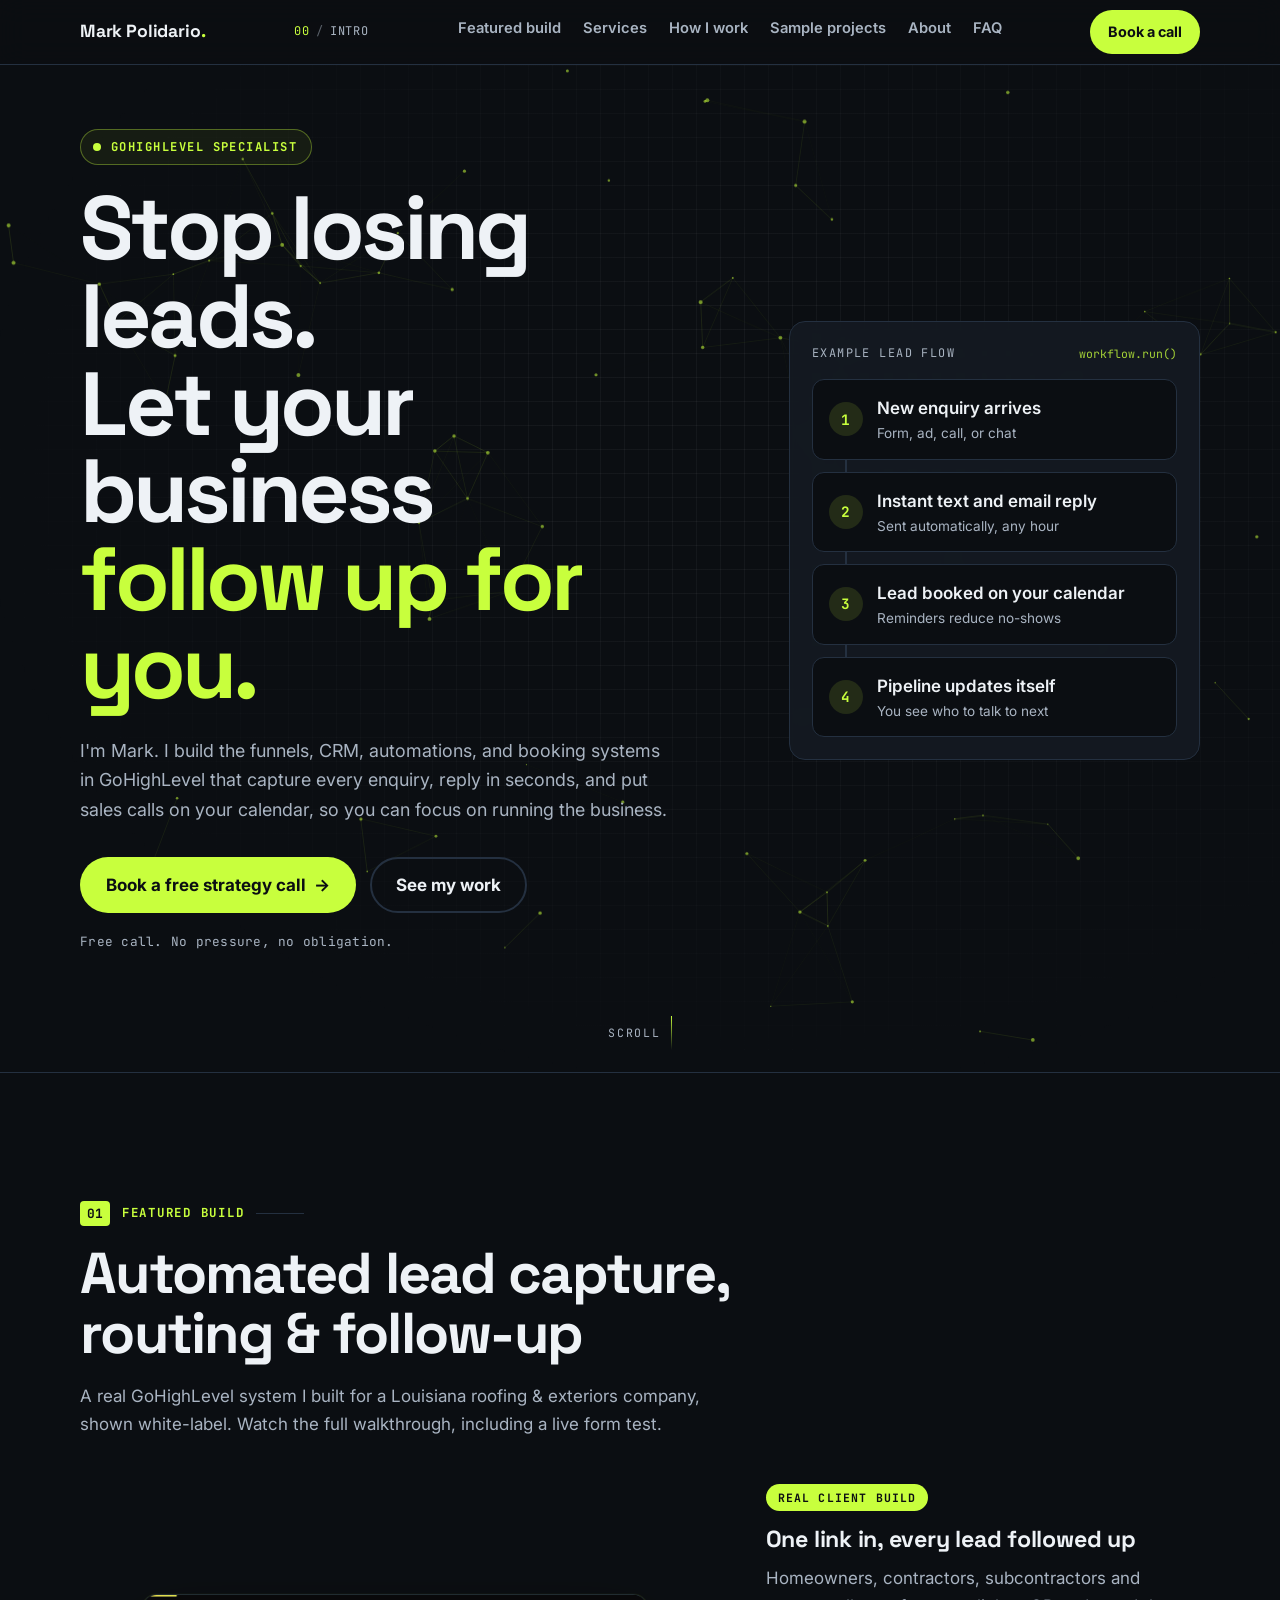
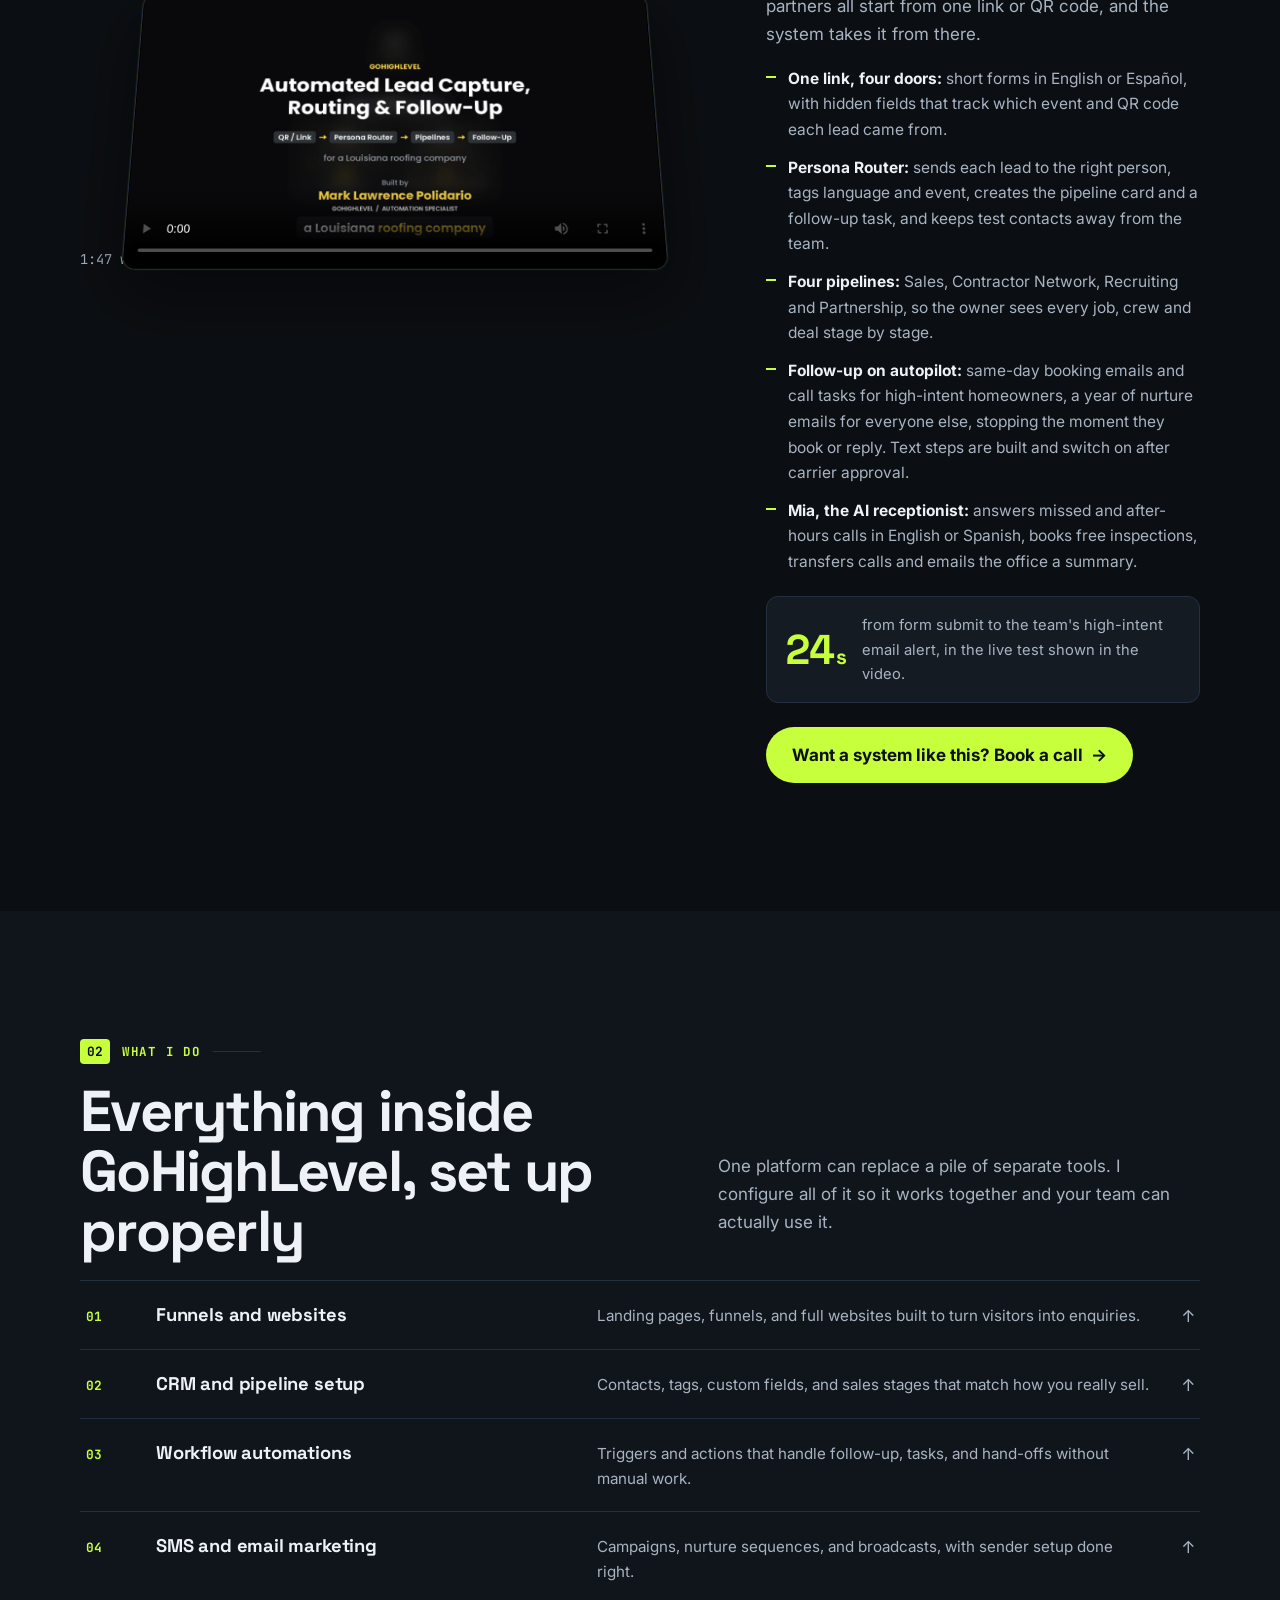
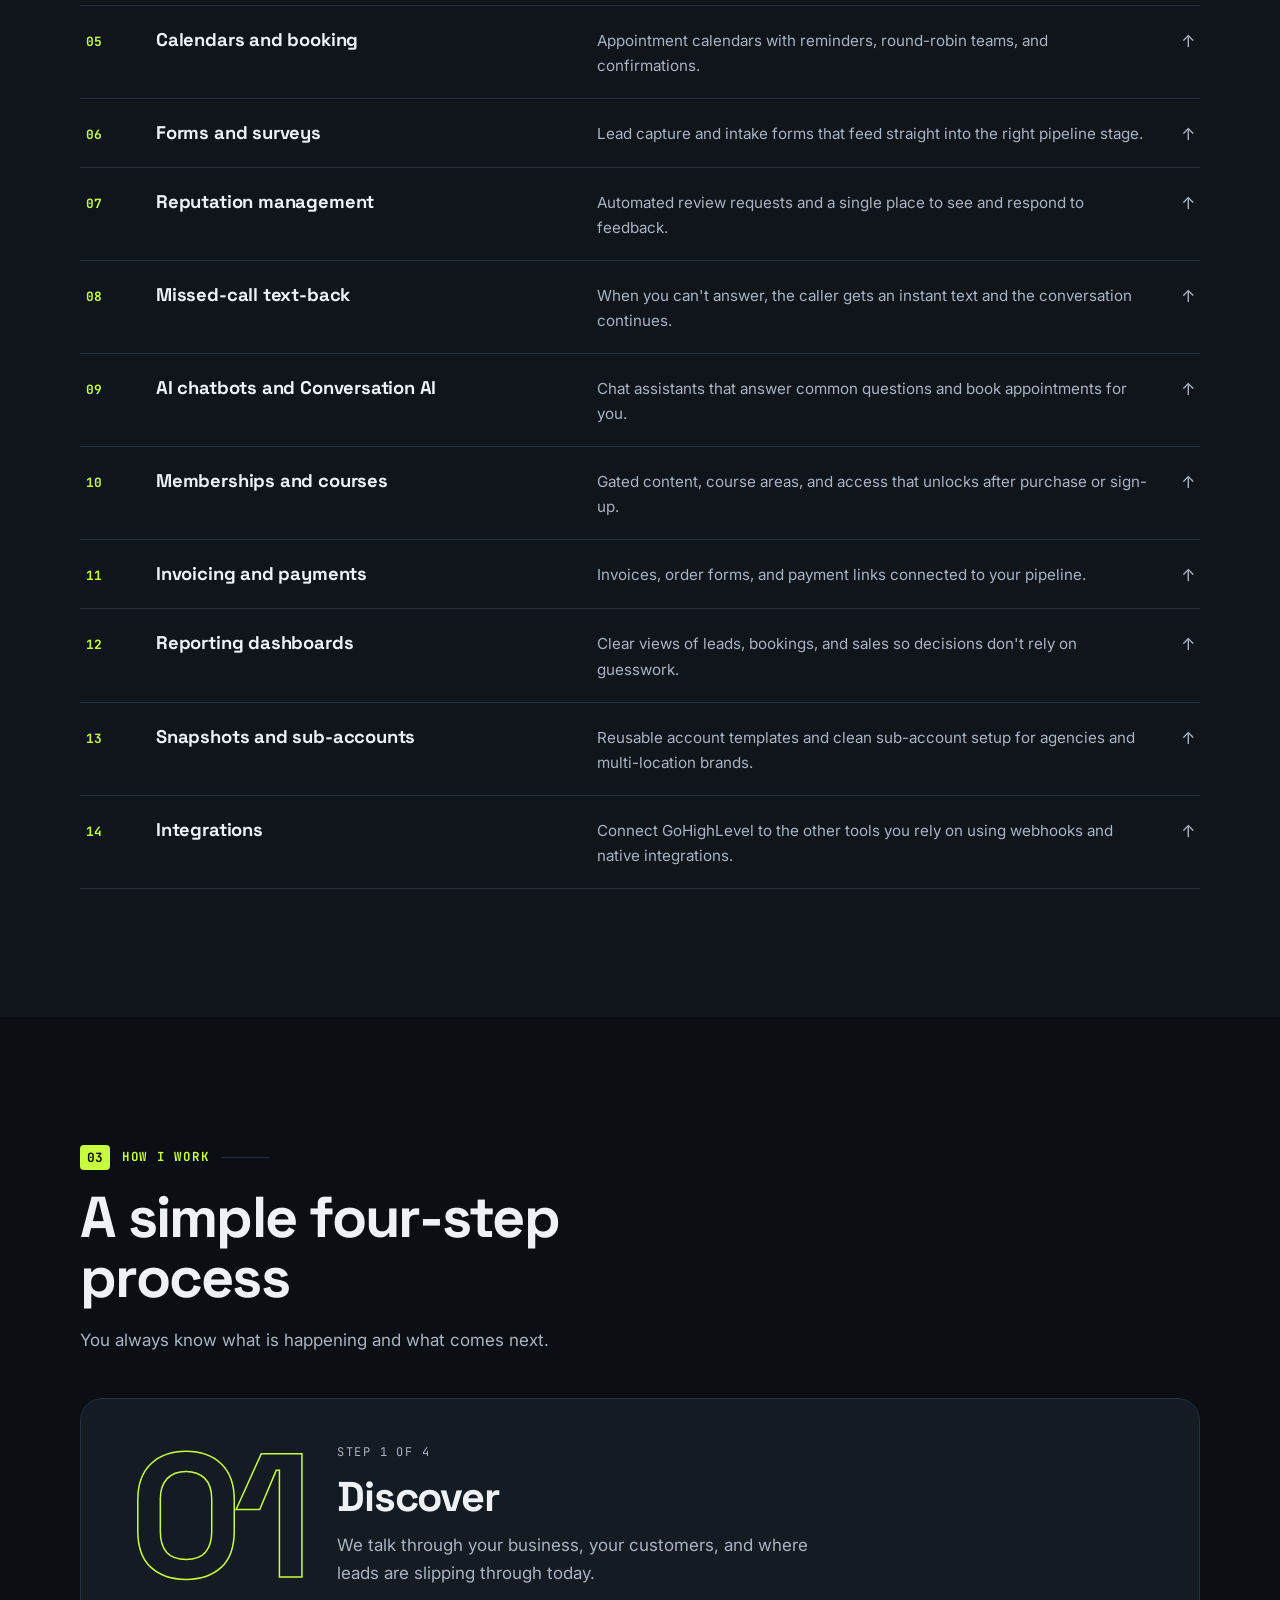
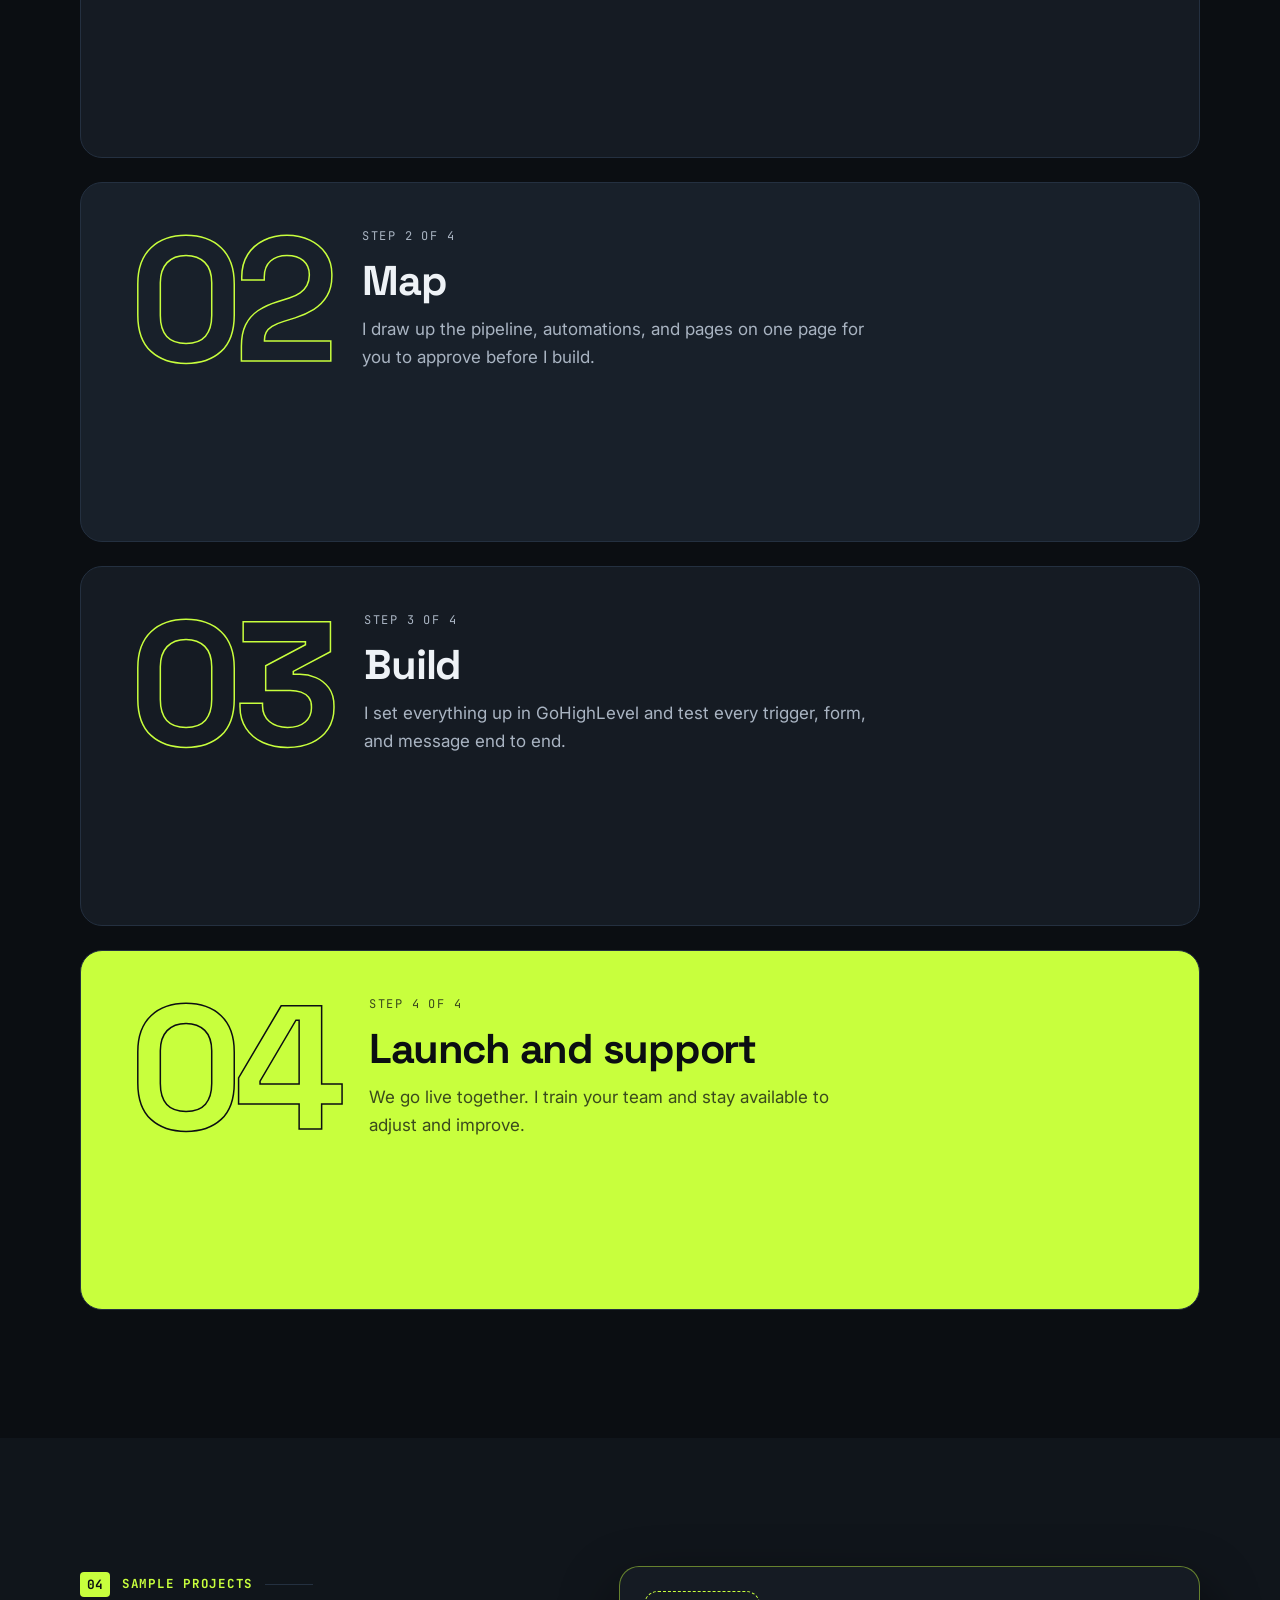
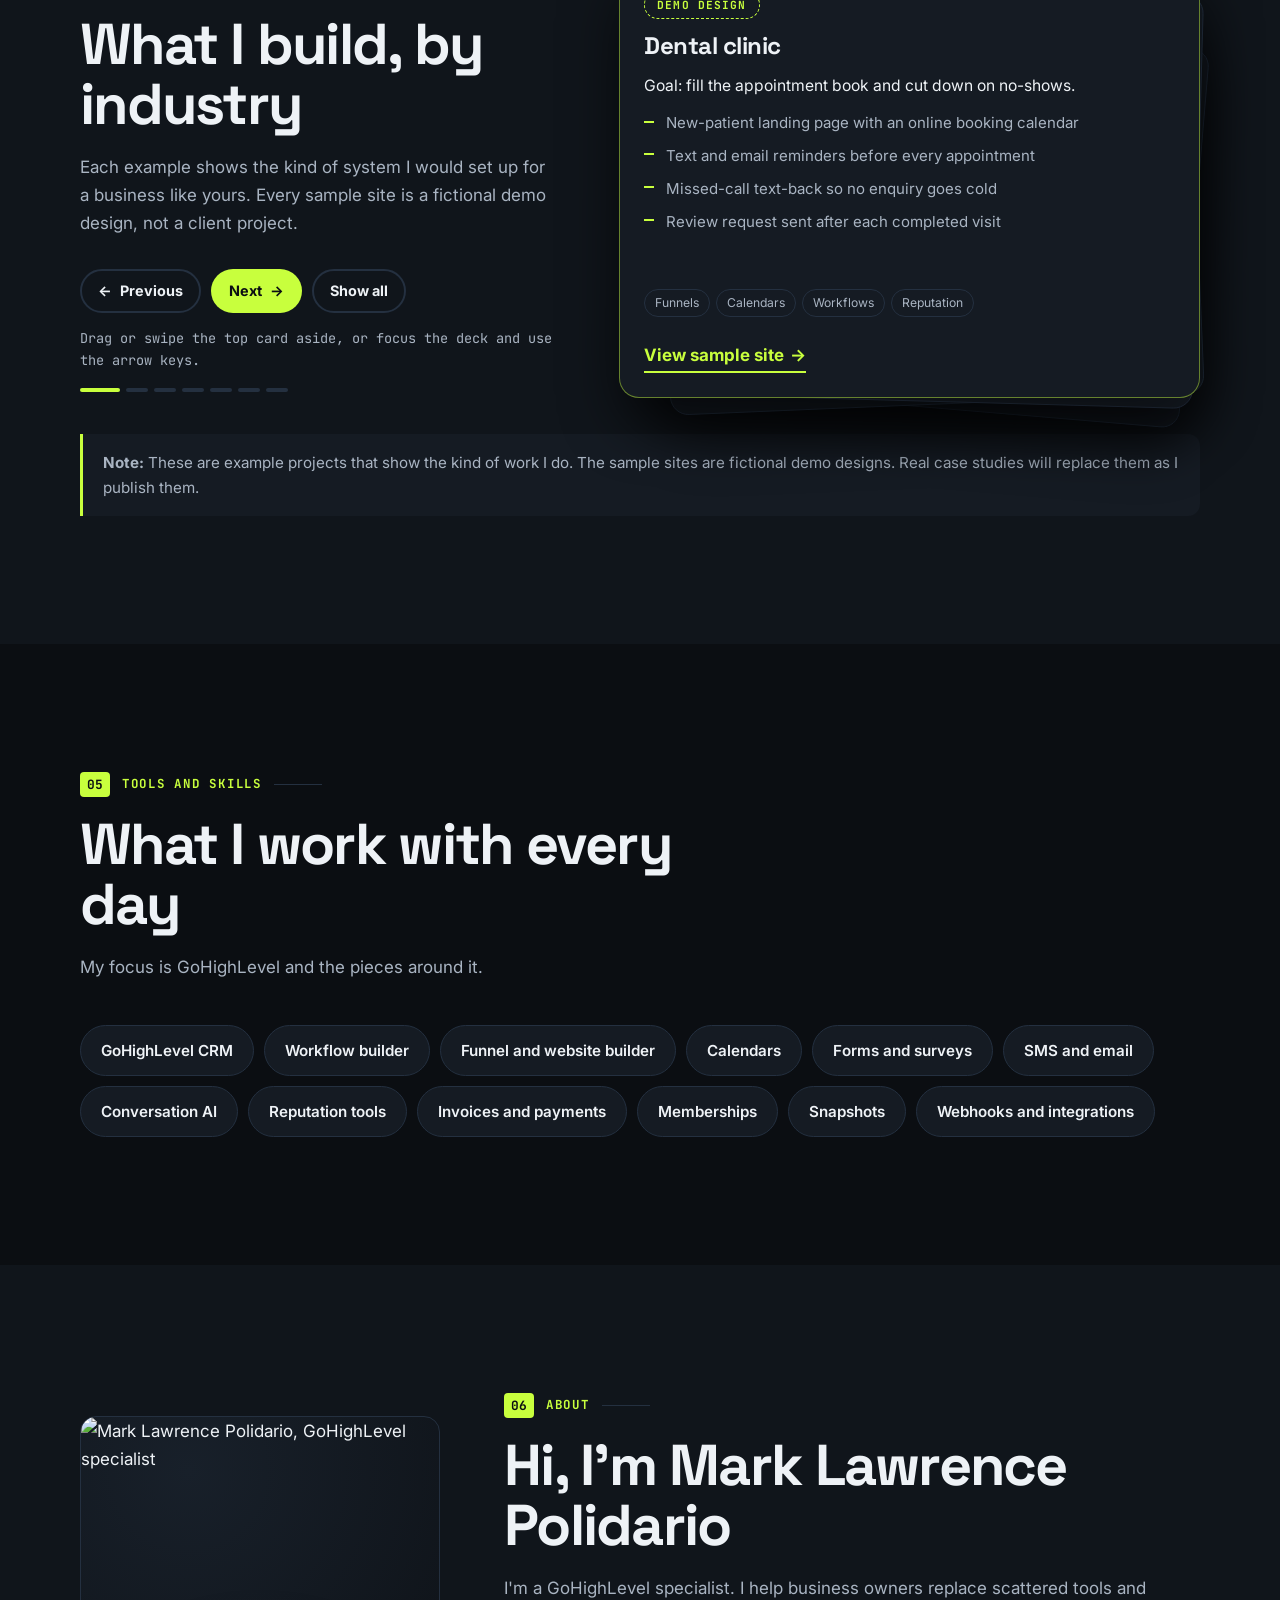
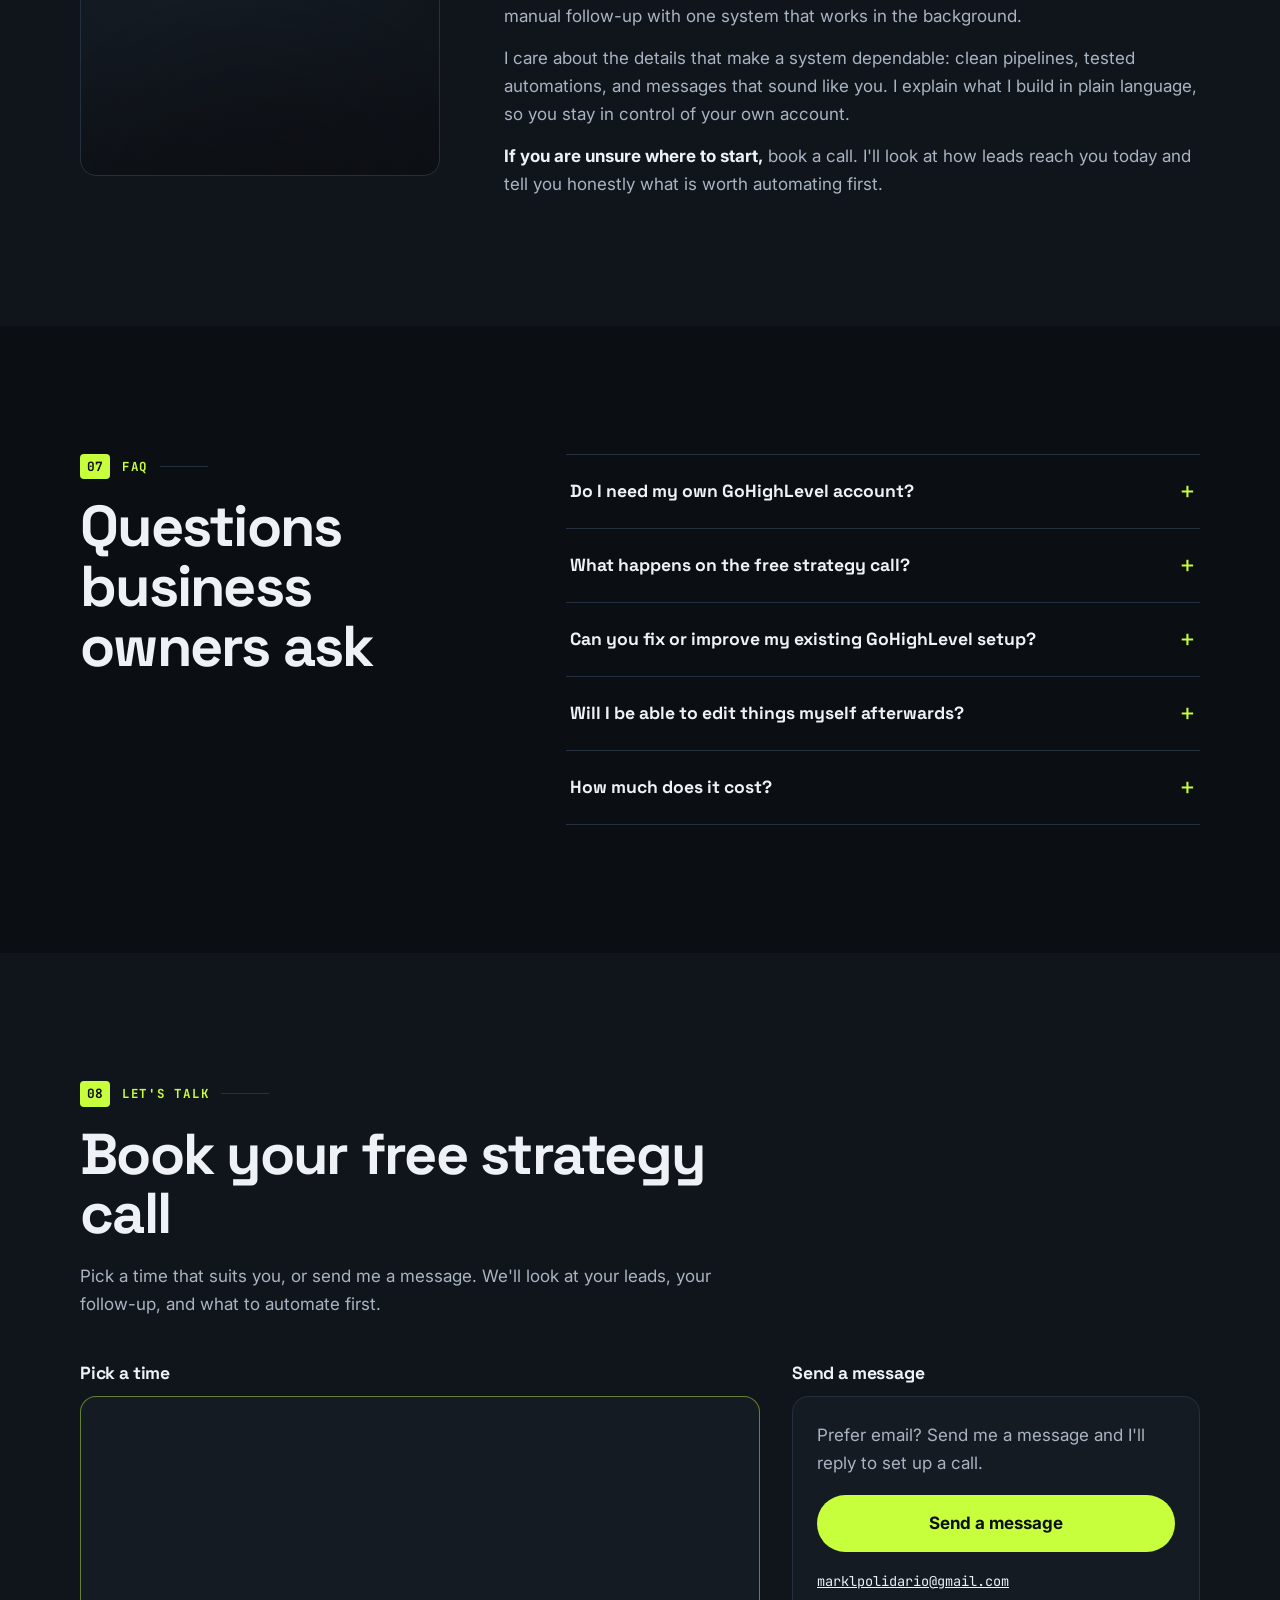
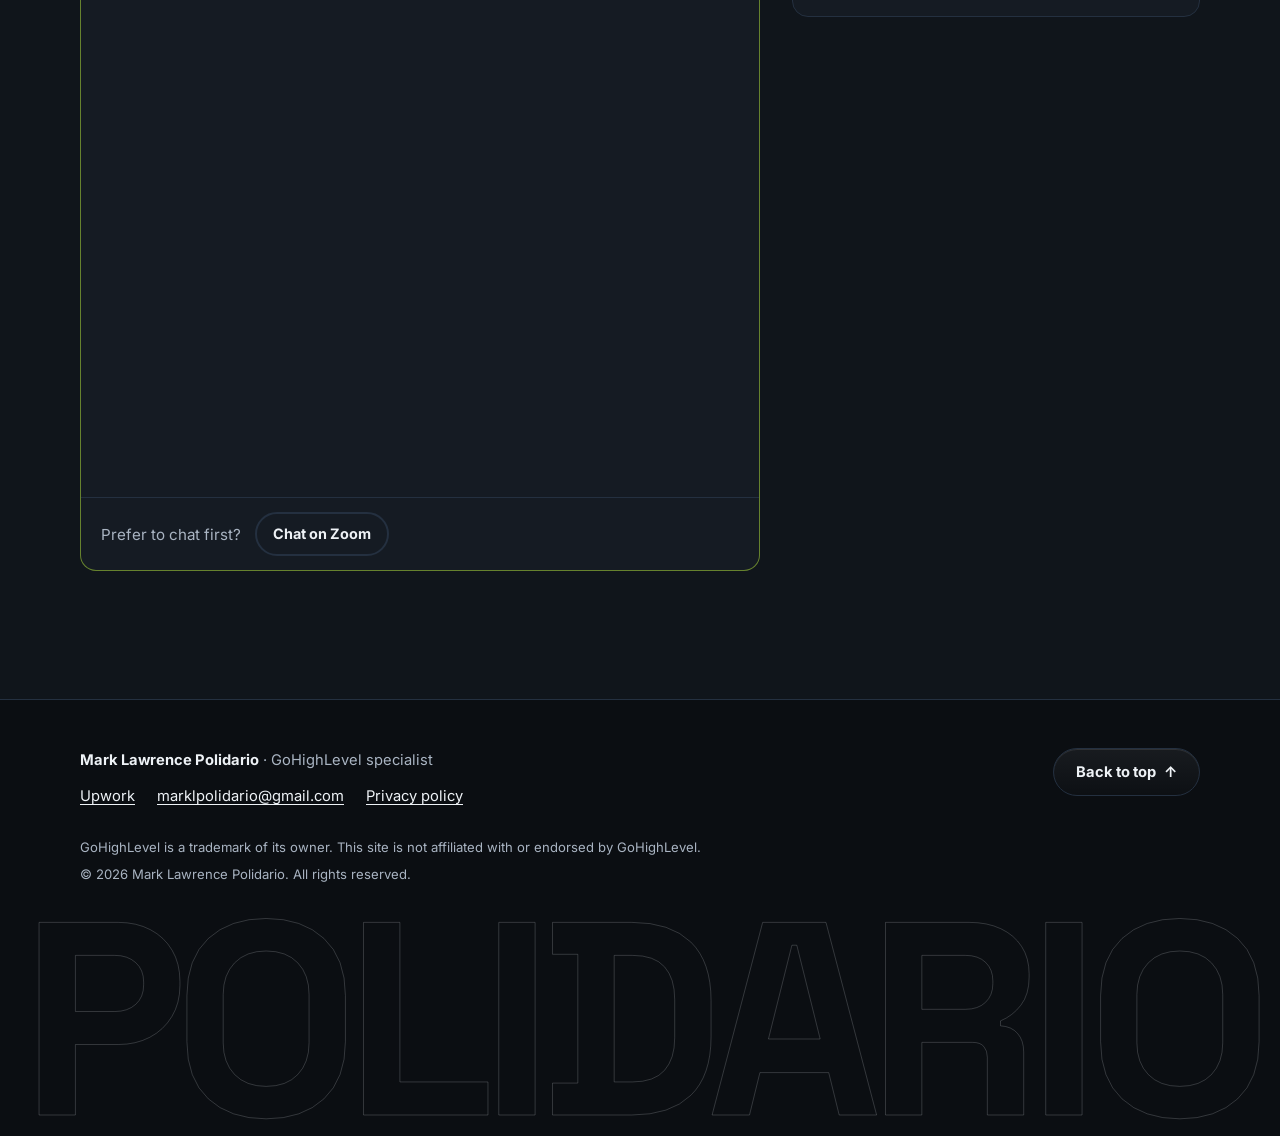
==== commit d18ef5b2: "Remove photo hover distortion" ====
--- a/previews/portfolio-v2/index.html
+++ b/previews/portfolio-v2/index.html
@@ -359,12 +359,6 @@
   <section id="about" class="section alt" aria-labelledby="about-title" data-index="06" data-name="About">
     <div class="wrap about">
       <figure class="liquid" id="liquid">
-        <svg class="liquid-svg" aria-hidden="true" focusable="false" width="0" height="0">
-          <filter id="liquid-filter" x="-10%" y="-10%" width="120%" height="120%">
-            <feTurbulence type="fractalNoise" baseFrequency="0.009" numOctaves="2" result="noise"></feTurbulence>
-            <feDisplacementMap in="SourceGraphic" in2="noise" scale="1"></feDisplacementMap>
-          </filter>
-        </svg>
         <img class="photo" src="../../images/mark-polidario.jpg" alt="Mark Lawrence Polidario, GoHighLevel specialist" width="640" height="640" loading="lazy">
         <span class="liquid-veil" aria-hidden="true"></span>
         <span class="liquid-sweep" aria-hidden="true"></span>
--- a/previews/portfolio-v2/style.css
+++ b/previews/portfolio-v2/style.css
@@ -326,9 +326,7 @@
 .about p + p { margin-top: 14px; }
 .about p strong { color: var(--text); }
 .liquid { position: relative; width: 100%; max-width: 360px; aspect-ratio: 1 / 1; border-radius: var(--radius); overflow: hidden; border: 1px solid var(--line); background: radial-gradient(130% 130% at 30% 15%, #18202a, var(--bg)); }
-.liquid-svg { position: absolute; width: 0; height: 0; }
 .liquid .photo { position: absolute; inset: 0; width: 100%; height: 100%; object-fit: cover; }
-.js .liquid.fx .photo { filter: url(#liquid-filter); }
 .liquid-veil { position: absolute; inset: 0; background: var(--bg); mix-blend-mode: color; opacity: 0; transition: opacity .38s ease-out; pointer-events: none; }
 .motion .liquid-veil { opacity: .85; }
 .motion .liquid:hover .liquid-veil, .motion .liquid.seen .liquid-veil { opacity: 0; }
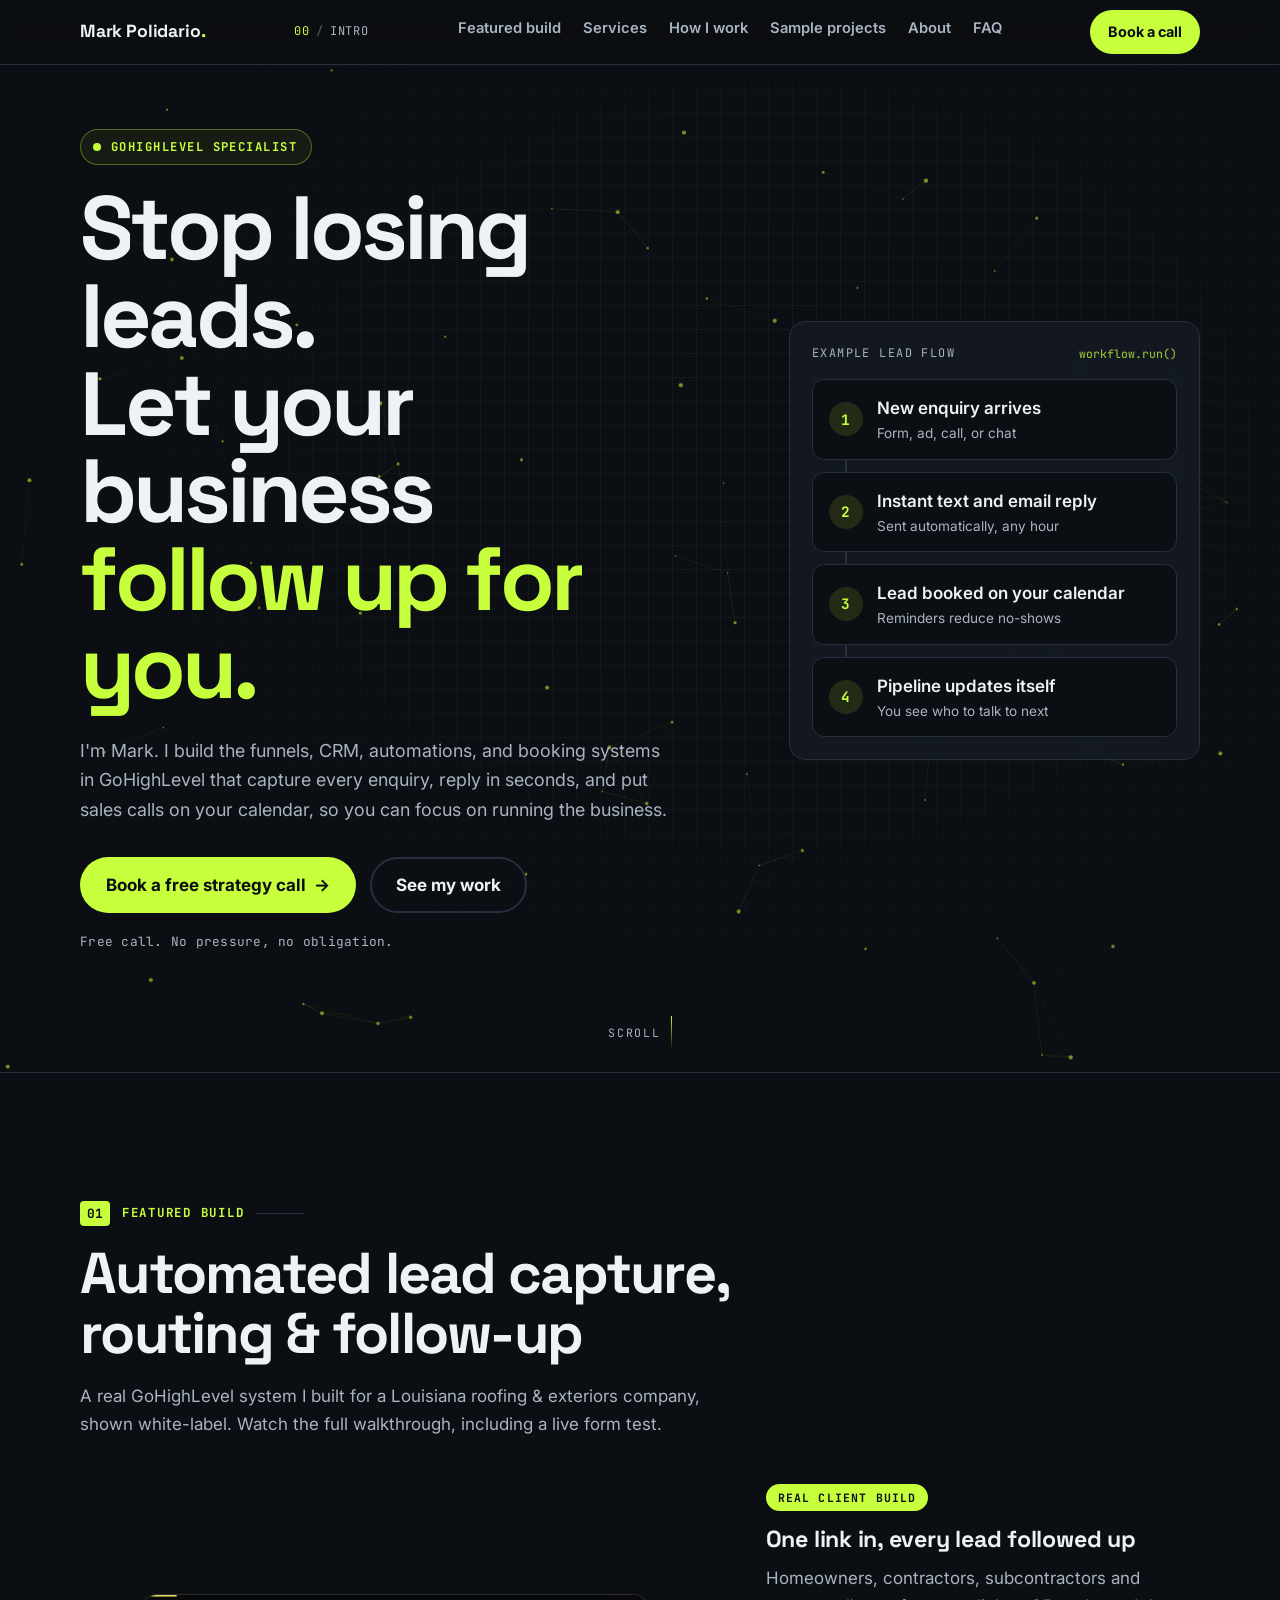
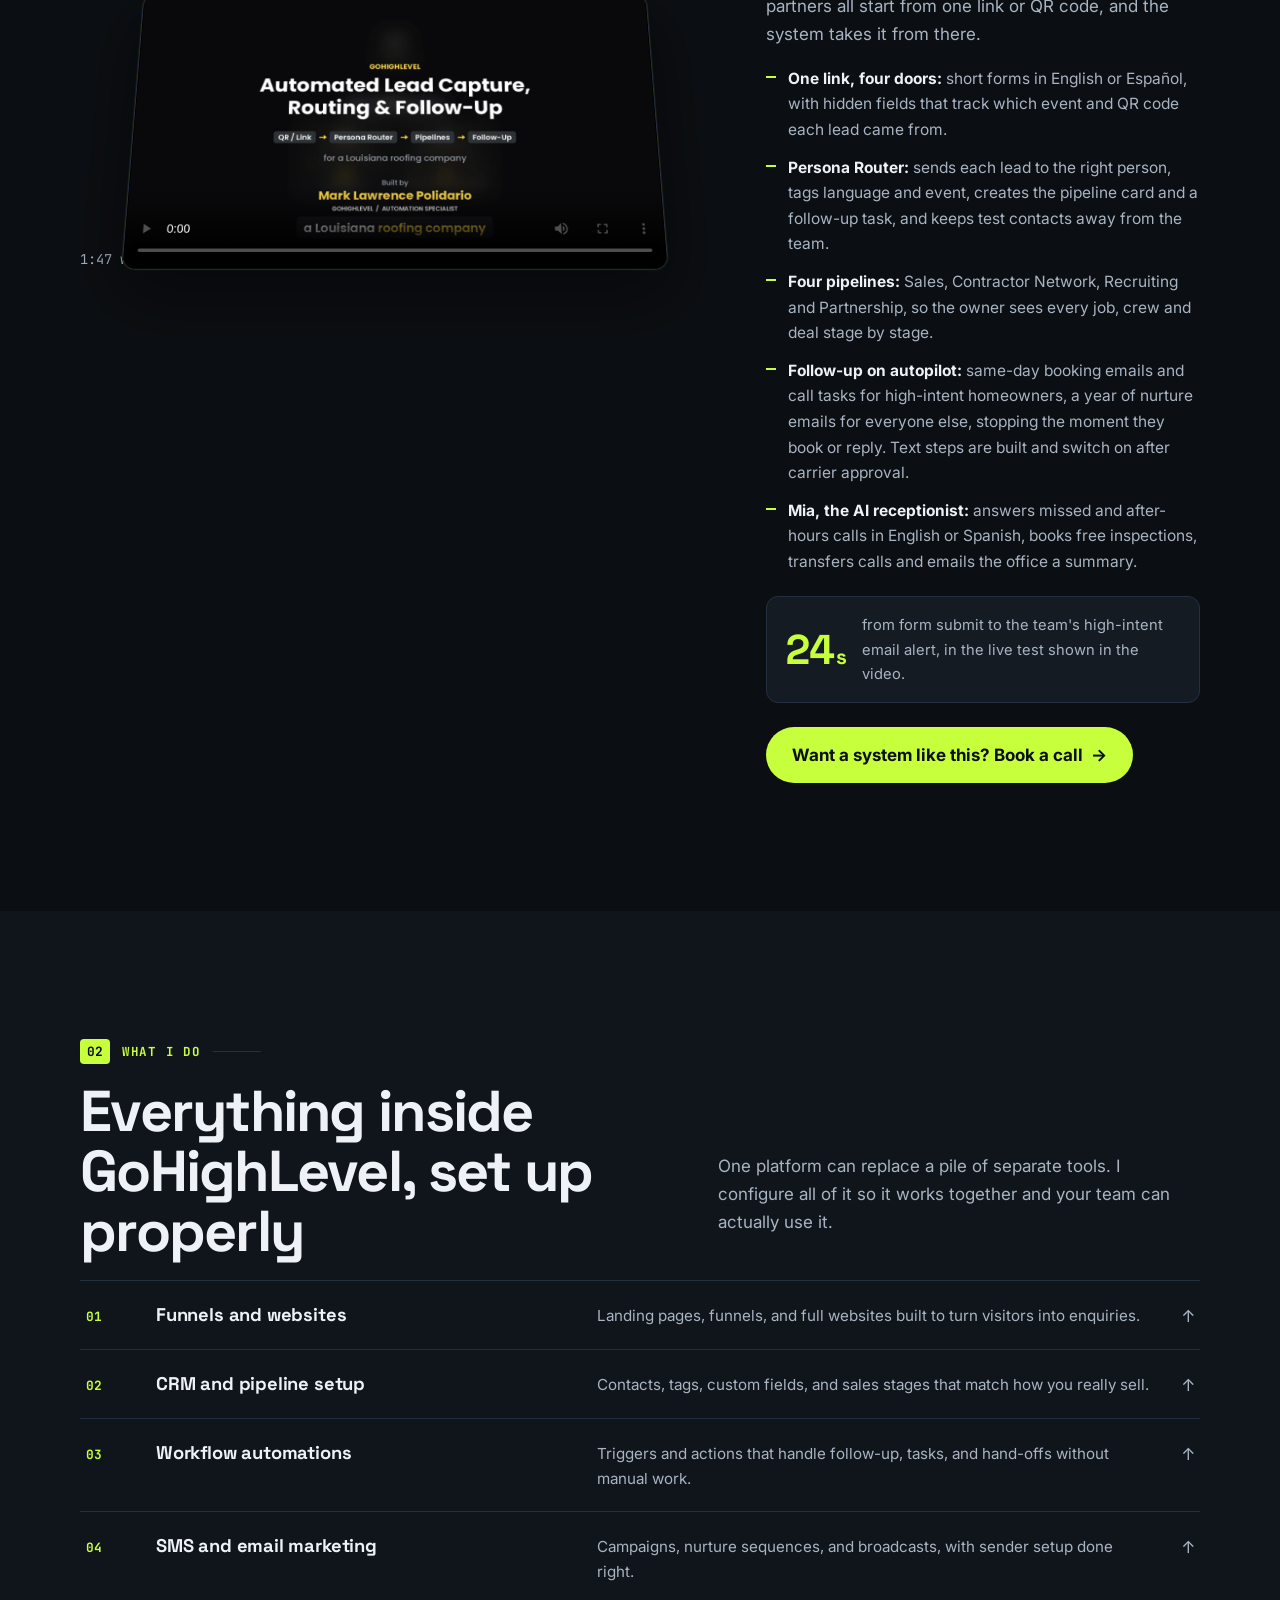
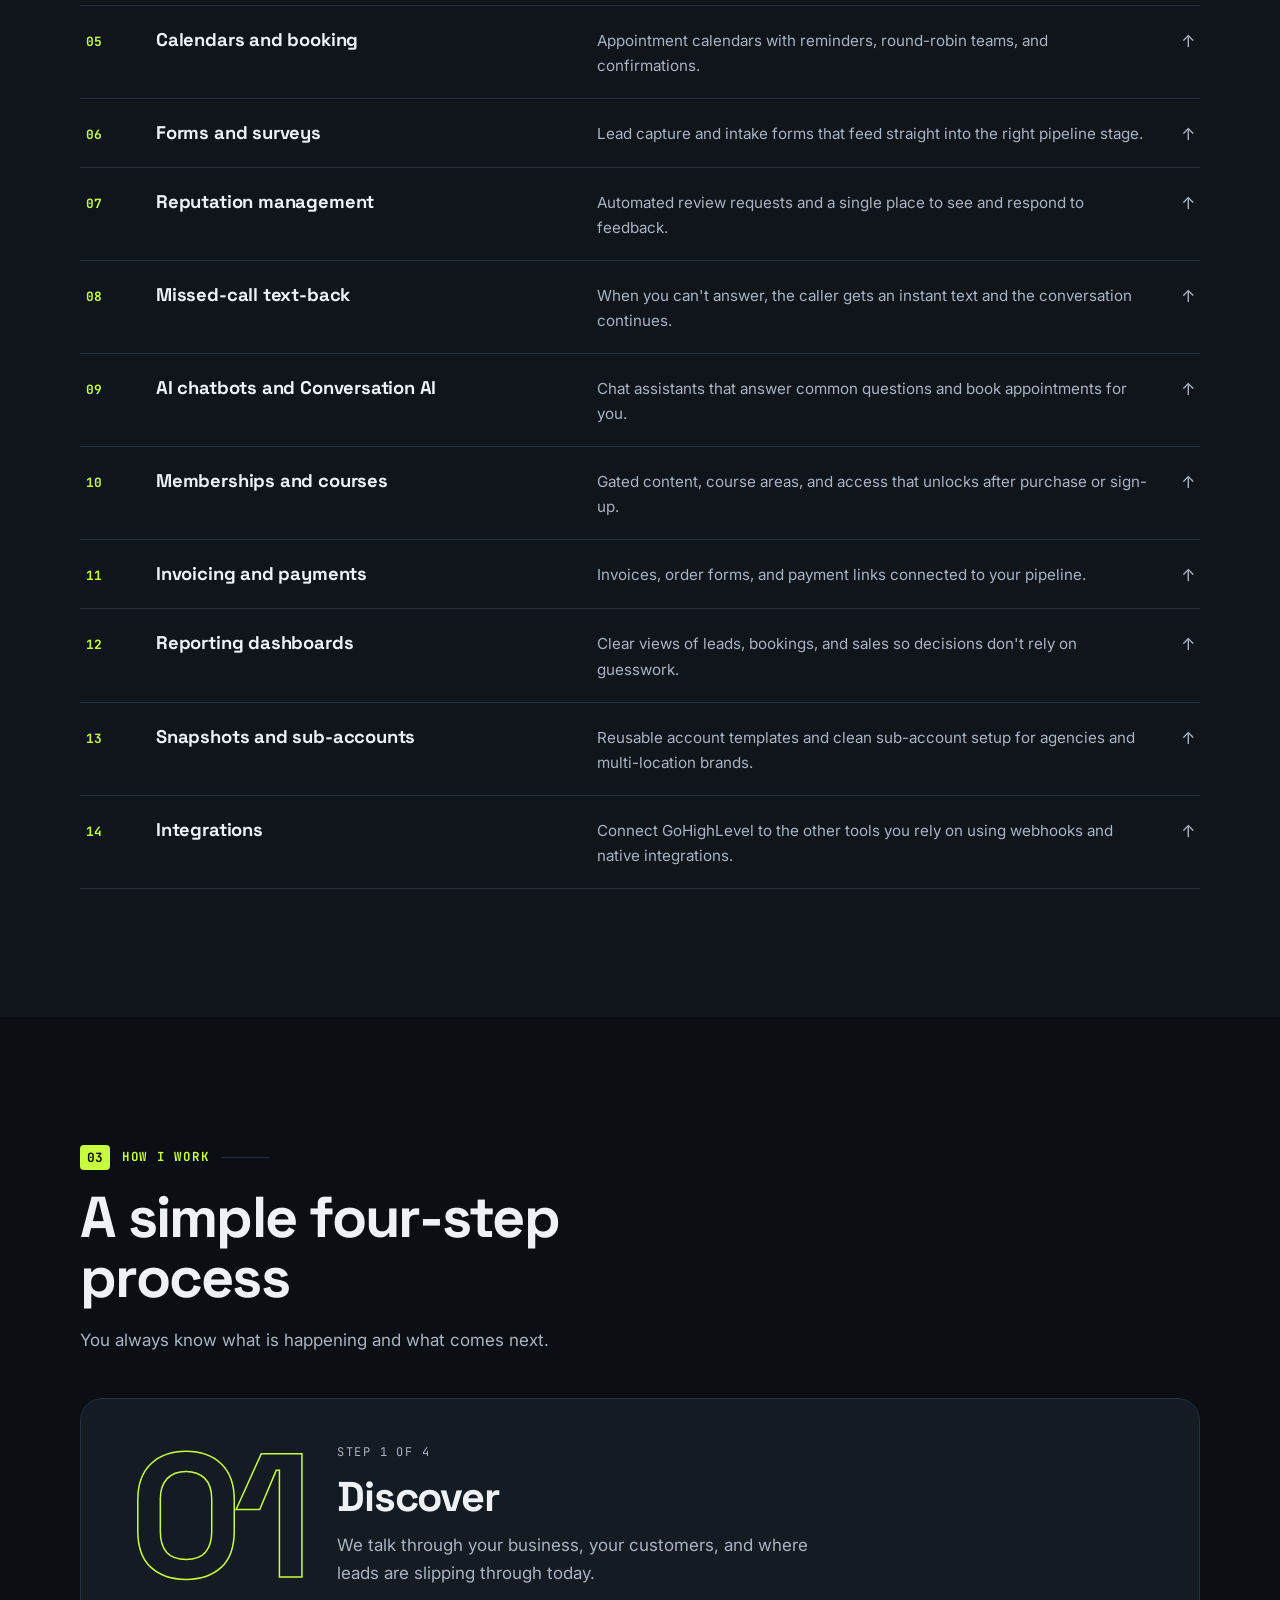
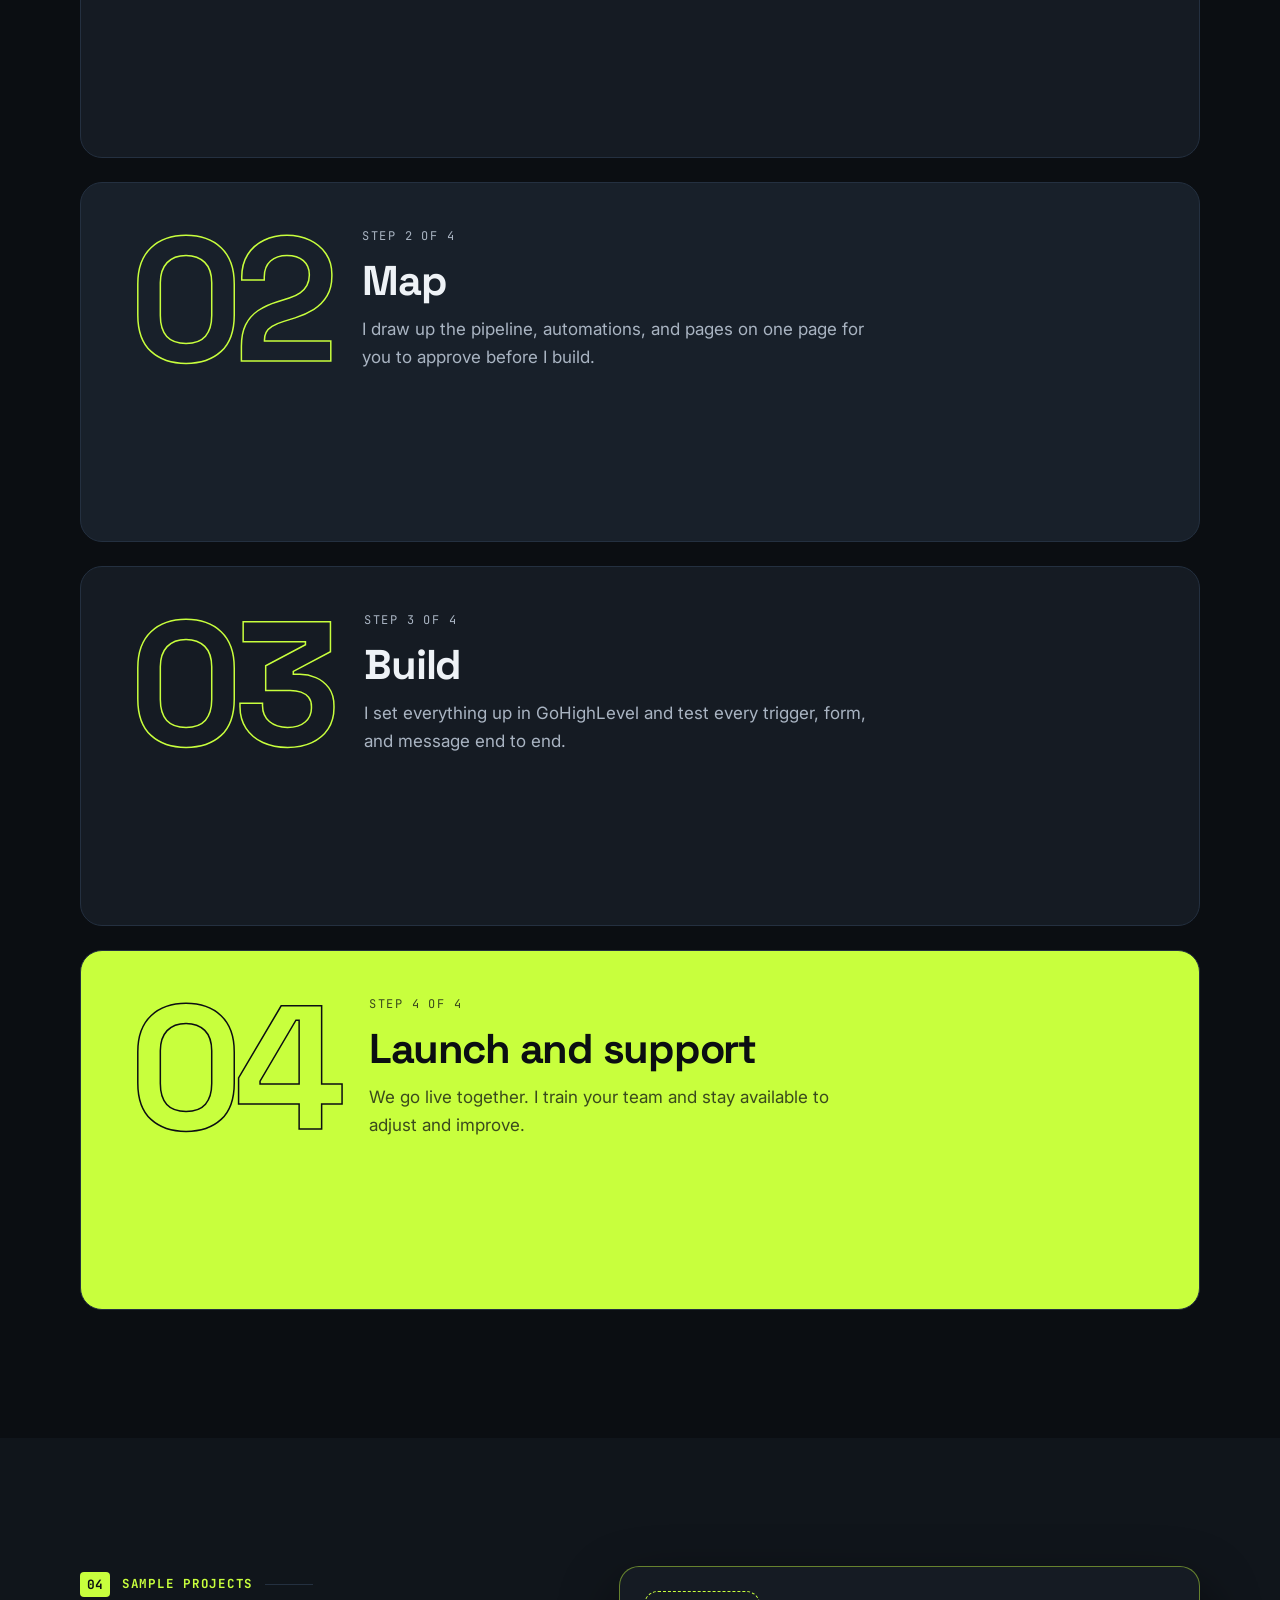
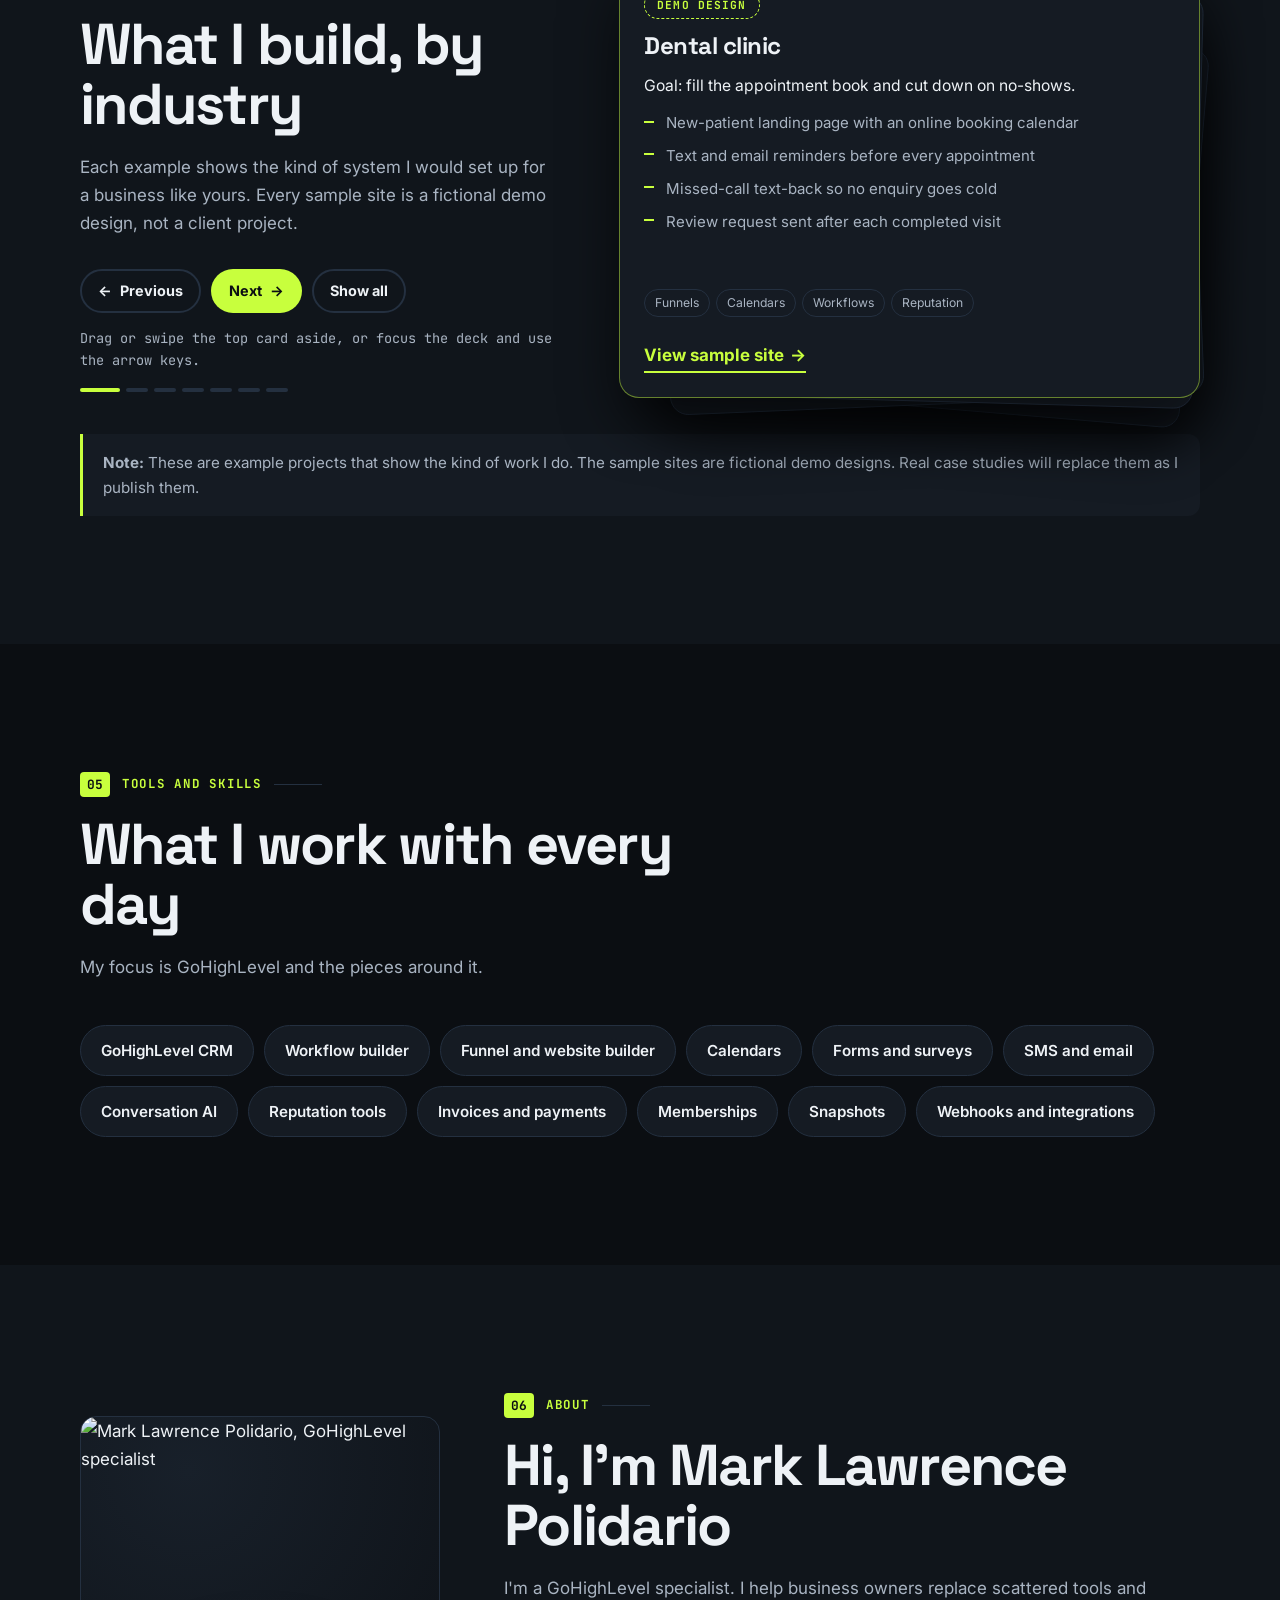
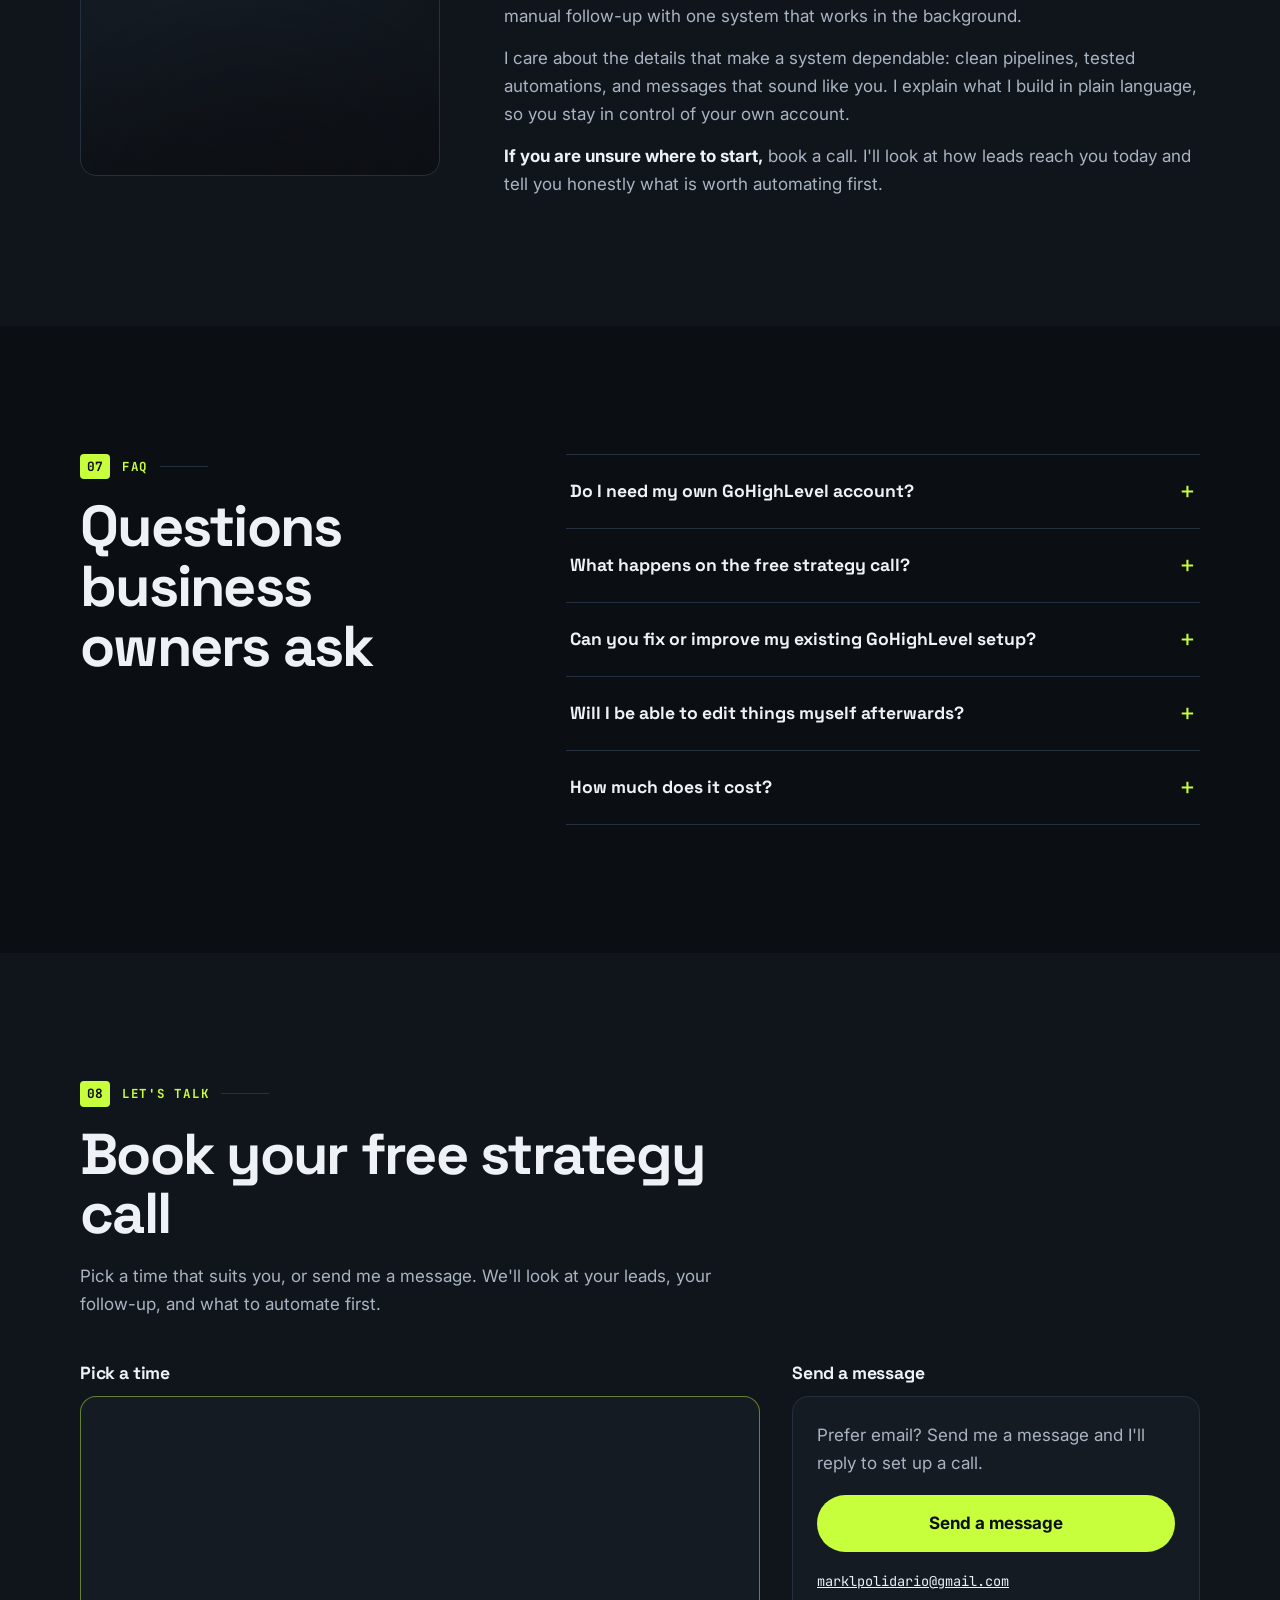
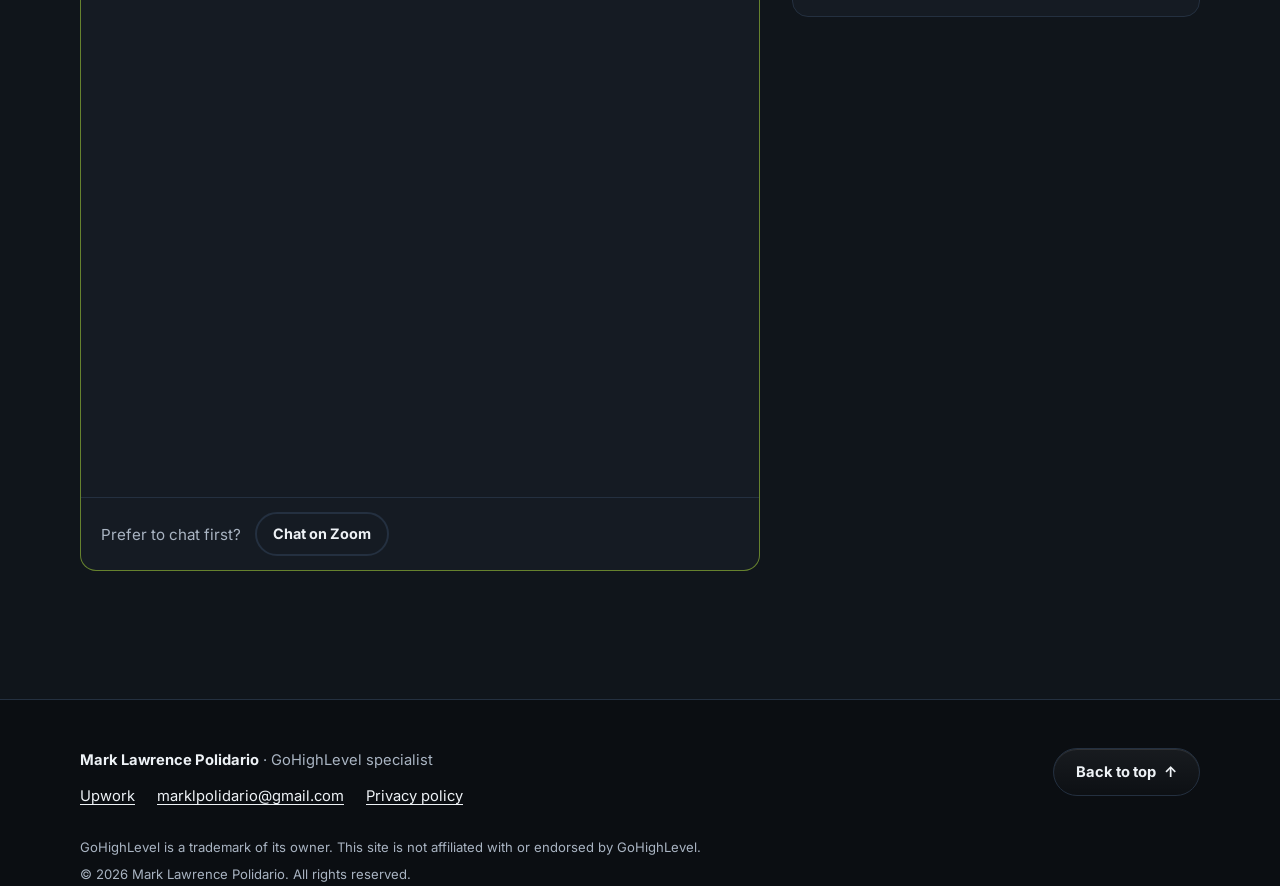
==== commit 9a7ddd3c: "Remove photo hover distortion and footer name" ====
--- a/previews/portfolio-v2/index.html
+++ b/previews/portfolio-v2/index.html
@@ -469,10 +469,6 @@
       <p>GoHighLevel is a trademark of its owner. This site is not affiliated with or endorsed by GoHighLevel.</p>
       <p>&copy; <span id="year">2026</span> Mark Lawrence Polidario. All rights reserved.</p>
     </div>
-    <div class="giant" aria-hidden="true">
-      <span class="giant-outline">POLIDARIO</span>
-      <span class="giant-fill" id="giant-fill">POLIDARIO</span>
-    </div>
   </footer>
 
 </div>
